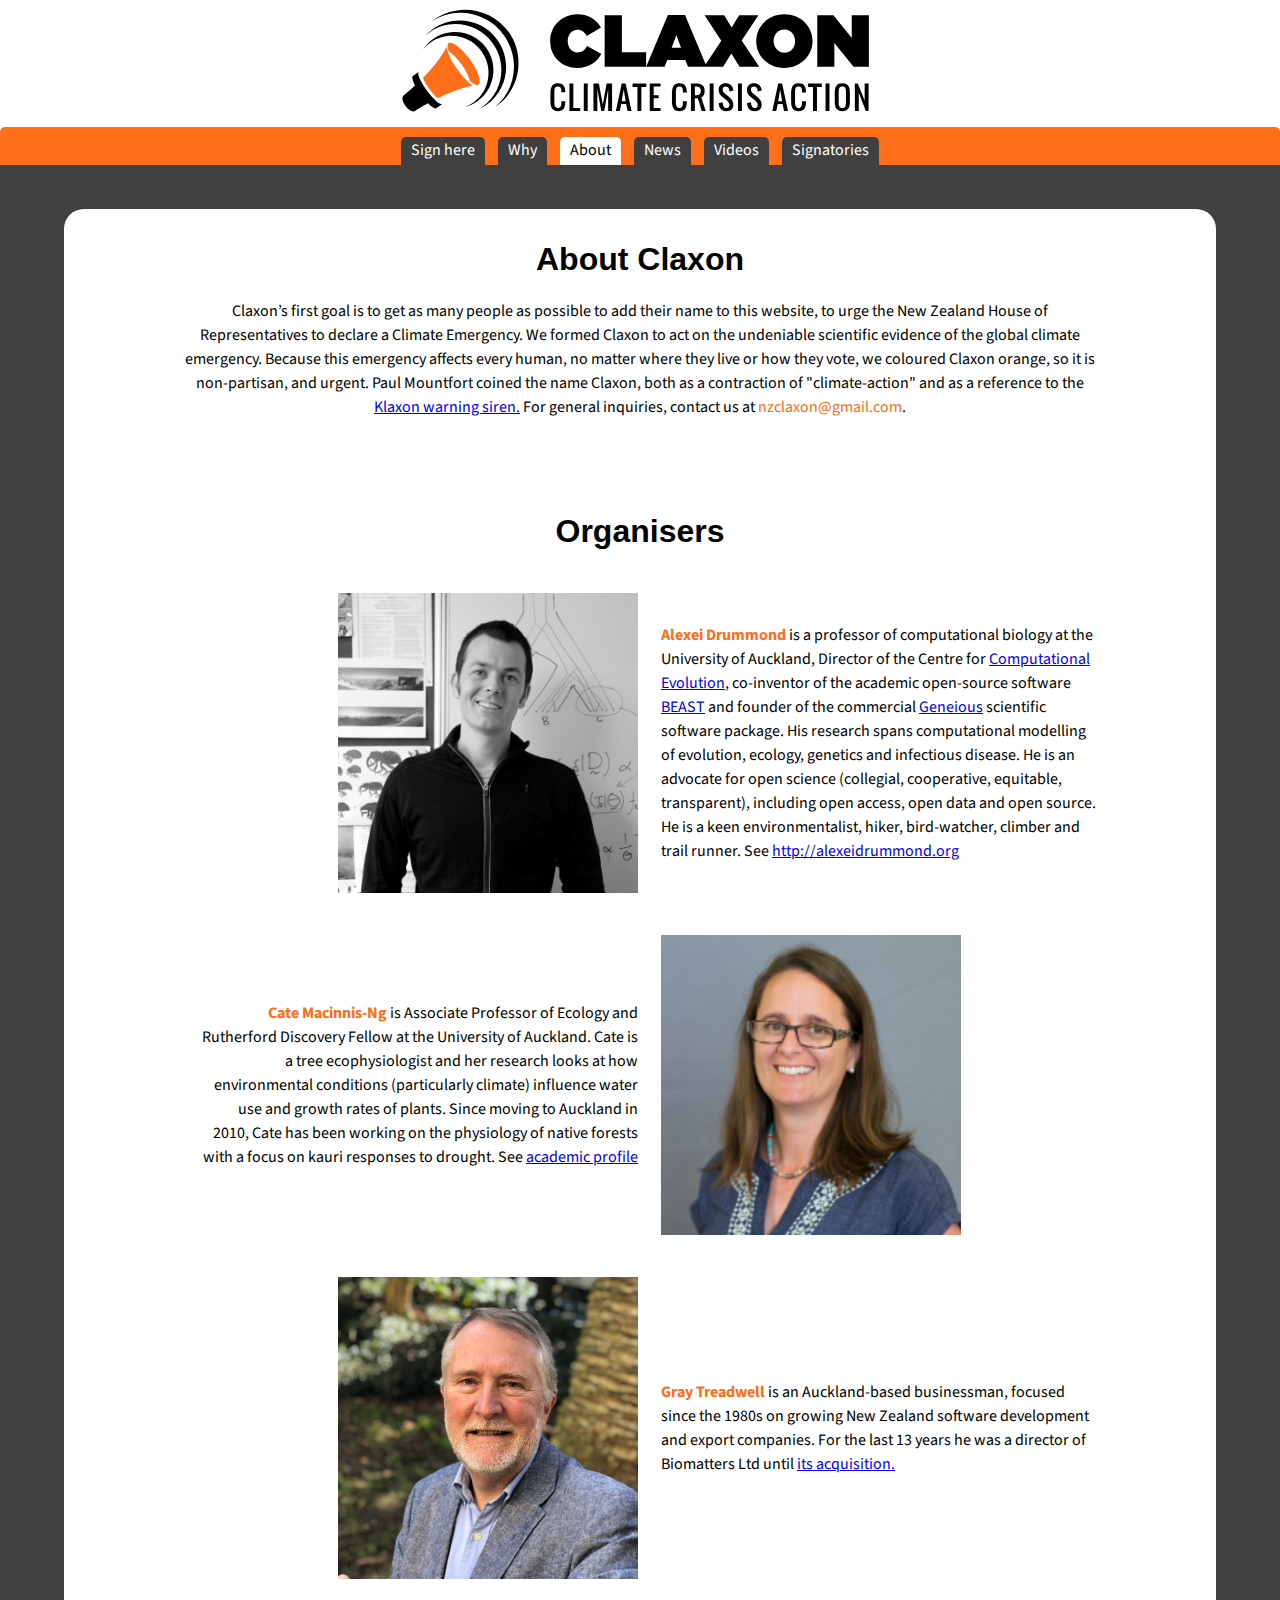
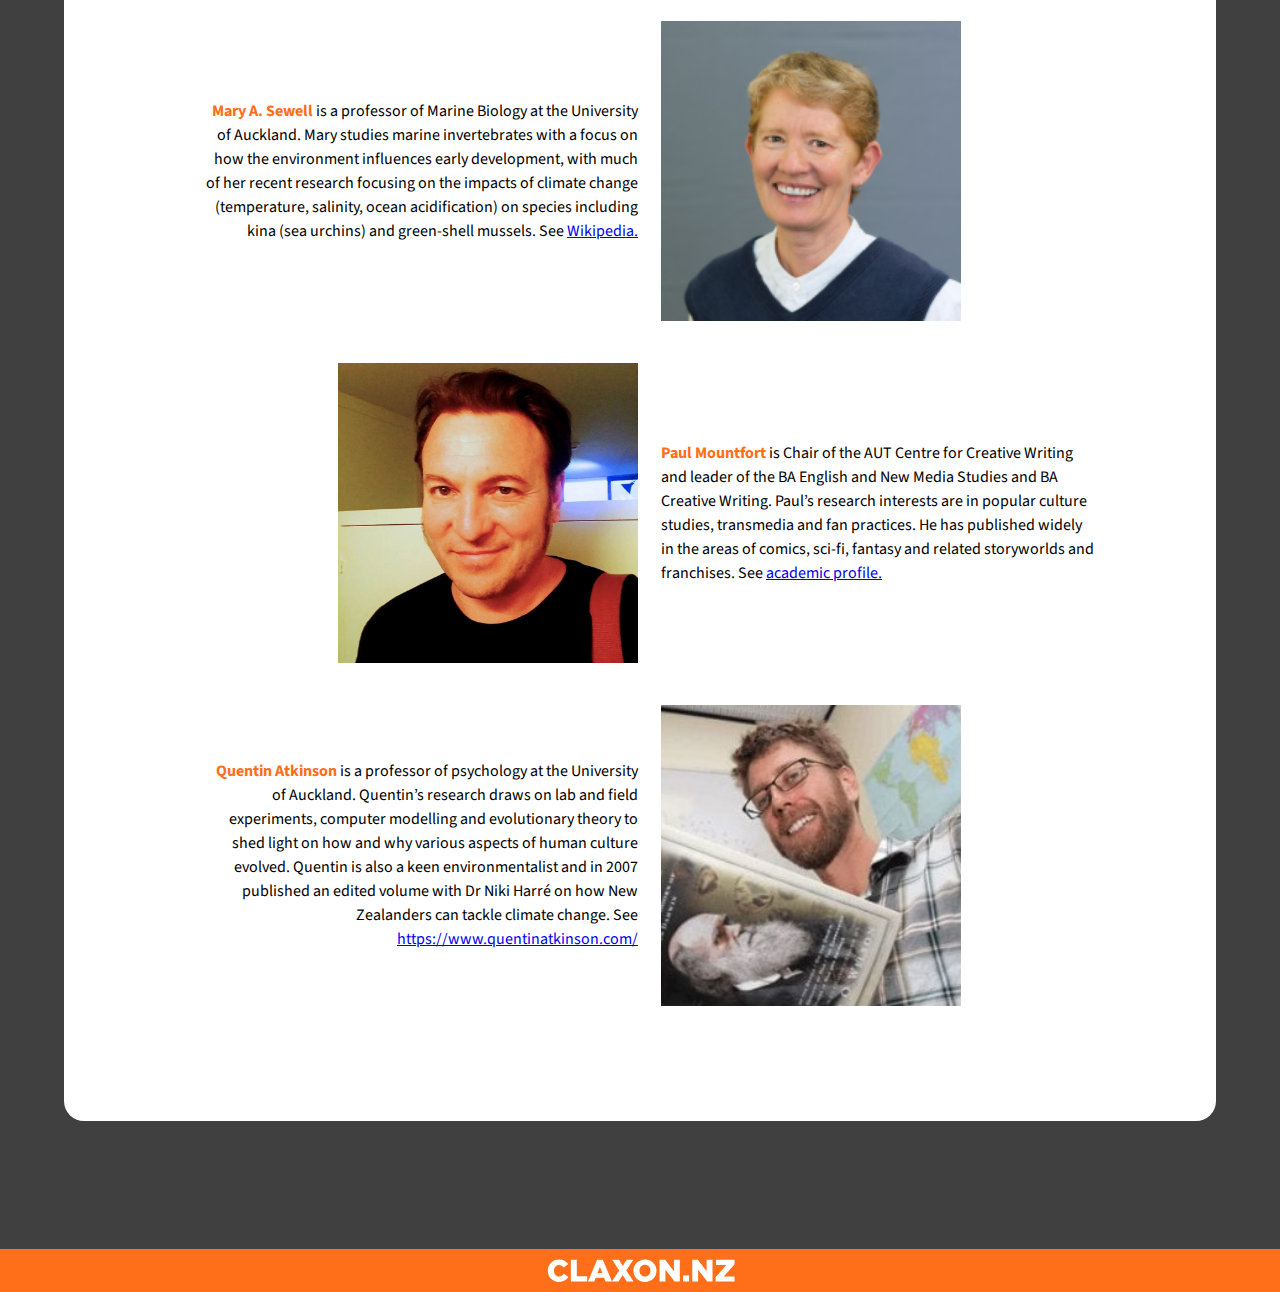
==== about/index.html @ 7985bb8e "AB test live" ====
<html>
<head>





<title>About Claxon</title>
<link rel="icon" href="../src/Images/logo.png">
<meta name="viewport" content="width=1000">
<meta http-equiv="content-type" content="text/html; charset=utf-8" />
<meta name="description" content="Urge the New Zealand government to declare an environmental emergency." />
<link href='https://fonts.googleapis.com/css?family=Source+Sans+Pro' rel='stylesheet' type='text/css'>
<link rel="stylesheet" type="text/css" href="../src/styles.css">
<!--<link rel="stylesheet" type="text/css" media="screen and (max-device-width: 1200px)" href="src/mobilestyles.css" />-->
<script src="https://ajax.googleapis.com/ajax/libs/jquery/3.4.0/jquery.min.js"></script>


<!-- Global site tag (gtag.js) - Google Analytics -->
<script async src="https://www.googletagmanager.com/gtag/js?id=UA-141611816-1"></script>
<script>
  window.dataLayer = window.dataLayer || [];
  function gtag(){dataLayer.push(arguments);}
  gtag('js', new Date());

  gtag('config', 'UA-141611816-1');
</script>


<script language='JavaScript' type='text/JavaScript'>


function init(){



}




</script>

</head>

<body onload="init()">
	<div id="screenContainer" style="position:relative">
		<div id="screen" style="opacity:1;">


				

			<div id="main">
				
				
				<div id="header" class="header" style="width:100%;">
					<img src="../src/Images/title.svg" style="width:500px">
				</div>


		
				<div style="background-color:white">
					<div class="tabs-bg"  style="width:100%;">
					
						<div style="text-align:center; margin-right:0px;">
							
							<a href="../"> <span class="tab">Sign here</span></a>
							<a href="../why/"> <span class="tab">Why</span></a>
							<span class="tab selected">About</span>
							<a href="../news/"> <span class="tab">News</span></a>
							<a href="../videos/"> <span class="tab">Videos</span></a>
							<a href="../signatories/"> <span class="tab">Signatories</span></a>
							
						</div>
					</div>
				</div>

				<br><br>
				
				

				

				<div class="display-div">

						
						
							<h1> About Claxon </h1>
							
							<div class="caption-div" style="text-align:center; line-height:1.5em">
							
							Claxon’s first goal is to get as many people as possible to add their name to this website, to urge the New Zealand House of Representatives to declare a Climate Emergency. 
							
						
							We formed Claxon to act on the undeniable scientific evidence of the global climate emergency.  
							Because this emergency affects every human, no matter where they live or how they vote, we coloured Claxon orange, so it is non-partisan, and urgent.  
							Paul Mountfort coined the name Claxon, both as a contraction of "climate-action" and as a reference to the 
								<a href="https://en.wikipedia.org/wiki/Vehicle_horn">Klaxon warning siren.</a>  
								
							For general inquiries, contact us at <span style="color:#FF6E19;">nzclaxon@gmail.com</span>.
						
						
							
						
							
							<br><br><br><br>
							</div>
						
						
						
					
							<h1> Organisers </h1>

							
							<div class="caption-div ">
							
								<div style="width:100%; margin:auto">
								
								
								<table id="contacts">
								
									<tr>
								
										<td><img class="personface" src="faces/Alexei.jpg"></td>
										<td>
											<span class="contactname">Alexei Drummond</span>
											is a professor of computational biology at the University of Auckland, 
											Director of the Centre for <a class="" target="_blank" href="https://www.compevol.auckland.ac.nz/en.html">Computational Evolution</a>, 
											co-inventor of the academic open-source software <a class="" target="_blank" href="http://www.beast2.org/">BEAST</a> and founder of the 
											commercial <a class="" target="_blank" href="https://www.geneious.com/">Geneious</a> scientific software package. His research 
											spans computational modelling of evolution, ecology, genetics and infectious disease. 
											He is an advocate for open science (collegial, cooperative, equitable, transparent), 
											including open access, open data and open source. He is a keen environmentalist, hiker,
											bird-watcher, climber and trail runner. See <a class="" target="_blank" href="http://alexeidrummond.org">http://alexeidrummond.org</a>
										</td>
										
									
									</tr>
									
									
									
									<tr class="right">
								
										
										<td>
											<span class="contactname">Cate Macinnis-Ng</span>
											is Associate Professor of Ecology and Rutherford Discovery Fellow at the University of Auckland. 
											Cate is a tree ecophysiologist and her research looks at how environmental conditions (particularly climate)
											influence water use and growth rates of plants. Since moving to Auckland in 2010, Cate has been 
											working on the physiology of native forests with a focus on kauri responses to drought. 
											See <a  target="_blank" href="http://www.env.auckland.ac.nz/people/cng077">academic profile</a> 
										</td>
										<td><img class="personface right" src="faces/Cate.png"></td>
										
									
									</tr>
									
									
									<tr>
								
										<td><img class="personface" src="faces/Gray.jpg"></td>
										<td>
											<span class="contactname">Gray Treadwell</span>
											is an Auckland-based businessman, focused since the 1980s on growing New Zealand software 
											development and export companies. For the last 13 years he was a director of Biomatters Ltd until <a target="_blank" href="http://business.scoop.co.nz/2019/04/26/biomatters-to-be-acquired-by-graphpad/">its acquisition.</a> 
										</td>
										
									
									</tr>
									
									
									<tr class="right">
								
										
										<td>
											<span class="contactname">Mary A. Sewell</span>
											 is a professor of Marine Biology at the University of Auckland.  Mary studies marine invertebrates with a focus on how the environment 
											influences early development, with much of her recent research focusing on the impacts of climate change 
											(temperature, salinity, ocean acidification) on species including kina (sea urchins) and green-shell mussels. 
											See <a target="_blank" href="https://en.wikipedia.org/wiki/Mary_A._Sewell">Wikipedia.</a> 
										</td>
										<td><img class="personface right" src="faces/Mary.png"></td>
										
									
									</tr>
									
									
									
									<tr>
								
										<td><img class="personface" src="faces/Paul.jpg"></td>
										<td>
											<span class="contactname">Paul Mountfort</span>
											is Chair of the AUT Centre for Creative Writing and leader of the BA English and New Media Studies and BA Creative Writing.
											Paul’s research interests are in popular culture studies, transmedia and fan practices. He has published widely in the areas of comics, 
											sci-fi, fantasy and related storyworlds and franchises. See <a target="_blank" href="https://www.aut.ac.nz/profiles?id=pmountfo&asset=270122">academic profile.</a>
										</td>
										
									
									</tr>
								
								
									
									
									
									
									<tr class="right">
								
										
										<td>
											<span class="contactname">Quentin Atkinson</span>
											is a professor of psychology at the University of Auckland. 
											Quentin’s research draws on lab and field experiments, computer modelling and evolutionary 
											theory to shed light on how and why various aspects of human culture evolved. Quentin is also a keen 
											environmentalist and in 2007 published an edited volume with Dr Niki Harr&eacute; on how New Zealanders 
											can tackle climate change. See <a class="" target="_blank" href="https://www.quentinatkinson.com/">https://www.quentinatkinson.com/</a>
										</td>
										<td><img class="personface right" src="faces/Quentin.jpg"></td>
									
									</tr>
									
									
								</table>
								
								
								</div>
								
								
								
							
							<br><br><br><br>
					</div>
				</div>
					
					
					
					
					

	
	
	
	<br> <br> <br> <br> 
	


	
	
		<div class="header orangebg">
			<img src="../src/Images/claxonnz.svg" style="width:200px">
		</div>


		</div>
	</div>


</div>
</body>
</html>
---- src/styles.css ----
/* 
	--------------------------------------------------------------------
	--------------------------------------------------------------------
	This file is part of NZ Running Stats.

    NZ Running Stats is free software: you can redistribute it and/or modify
    it under the terms of the GNU General Public License as published by
    the Free Software Foundation, either version 3 of the License, or
    (at your option) any later version.

    NZ Running Stats is distributed in the hope that it will be useful,
    but WITHOUT ANY WARRANTY; without even the implied warranty of
    MERCHANTABILITY or FITNESS FOR A PARTICULAR PURPOSE.  See the
    GNU General Public License for more details.

    You should have received a copy of the GNU General Public License
    along with NZ Running Stats.  If not, see <http://www.gnu.org/licenses/>. 
    --------------------------------------------------------------------
    --------------------------------------------------------------------
-*/



body { 
	font-family: "Source Sans Pro", "Verdana"; 
	%min-width:500px;
	width:100%;
	min-width:800px;
	margin:0px;
	%background-color:#FF6E19; 
	background-color:#404040;
	text-size-adjust: 200%;
}


=


.spacer{
	
	font-size: 60px;
	line-height:1em;
}



.bulletpoint{
	width:40px;
	vertical-align:middle;
}


ul {
    text-align: center;
    list-style-position: inside;
	list-style-image: url(Images/logo.svg);
	
}

li {
	%line-height: 0.333;
	%padding-top: 10px;
	%padding-bottom: 10px;
	font-size:60px;

}

.downTriange{
	float:right;
}

.upTriange{
	float:right;
}

.summary{
	font-size:18px;
	%font-family:Arial;
	color:white;
	background-color:#404040;
	
	padding: 10 10;
	line-height:40px;
	cursor:pointer;
	
	box-sizing: border-box;
	border: 1px solid #404040;
  
	border-radius:5px;
	-webkit-border-radius:5px;
	-moz-border-radius:5px;
	
	
}

@media (hover:hover) {
	
    .summary:hover {
	
		%color:white;
		%background-color:#404040;
		
		background-color:#FF6E19; 
		color:white;
		
	}
	
	
	.tab:hover{
	
		background-color:rgba(87,89,93, 1);
	}

	
}



.summary_hover{
	
	%background-color:#FF6E19; 
	%color:white;
	
	
}



.button{
	
	border-radius:5px;
	-webkit-border-radius:5px;
	-moz-border-radius:5px;
	padding: 5px 15px;
	color:white;
	background-color:#404040;
	cursor:pointer;
	line-height:2.5em;
}


.button.current{
	
	color:white;
	background-color:#FF6E19; 
	cursor:auto;
}


.button:hover{
	
	color:white;
	background-color:#FF6E19; 
	
}


.willyousign_wrapper{
	width:80%; 
	padding: 20px; 
	margin:auto; 
	margin-top:20px; 
	background-color:#404040; 
	color:white; 
	border-style:solid;
	border-radius:20px;
	-webkit-border-radius:20px;
	-moz-border-radius:20px;
	
}


.inverse_button{
	border-radius:5px;
	-webkit-border-radius:5px;
	-moz-border-radius:5px;
	padding: 5px 15px;
	color:white;
	background-color:#FF6E19;
	cursor:pointer;
	line-height:3.5em;
	margin-left:20px;
	margin-right:20px;
	word-break: normal;
	
}


.inverse_button:hover{
	
	color:#FF6E19;
	background-color:white; 
	
}


.smallfont{
	font-size:16px;
}

.fig-caption{
	
	margin-bottom:20px;
	margin-top:10px;
	width:100%;
	text-align:center;
	
}


.fig-caption div{
	
	font-size:14px;
	margin-top:10px;
	margin:auto;
	width:70%;
	min-width:600px;
	text-align:left;
}


.fig-caption img{
	width:70%; 
	min-width:600px;
	
	
}


.quote{
	font-style:italic;
}


.fig-caption.small-fig div{
	
	font-size:14px;
	margin-top:10px;
	width:75%; 
	min-width:400px;
	max-width:800px;
	text-align:left;
	
}


.fig-caption.small-fig img{
	%width:75%; 
	min-width:400px;
	max-width:400px;
	
}






.crisis{
	border-style:solid;
	font-size:16px;
	padding: 30px 10px;
	text-align:left;
	background-color:#FF6E19; 
	color:white;
	
	
	box-sizing: border-box;
	border: 1px solid #404040;
  
	border-radius:3px;
	-webkit-border-radius:3px;
	-moz-border-radius:3px;
	margin-left: 40px;
	margin-right: 40px;

	
}

cite * {
	color:white;
	%color:#FF6E19; 
	
}


.ref{
	
	width:100%;
	padding: 10;
	font-size:16px;
	text-align:left;
	
}



.linkspan{

	padding: 3px; 
	background-color:#FF6E19
	color:white;
	margin-right:20px;
	font-size:18px;
	
}



.linkspan.smallfont{


	font-size:13px;
	
}





.maintitle{
	font-size: 70px; 
	margin-bottom: -5px;
}

.subtitle{
	font-size: 20px;
}


.linkspan:hover{
	
	background-color:rgba(87,89,93, 1);
}


.tabs-bg a {
	text-decoration:none;
}


a.break {
	
	word-break: break-all;
	
}

.mediaquote{
	 background-color:#E8E8E8;
	 border-style:solid;
	 border-color:#707070;
	 %padding: 20px;
	 padding-left:20px;
	 padding-right:20px;
	 padding-bottom:10px;
	 width:80%;
	 margin:auto;
	
}


a.reference {
	
	text-decoration:none;
	word-break: break-all;
	
}


.tabs-bg{

	width:100%; 
	background-color:#FF6E19; 
	%height:26px; 
	padding: 12 0 4 0;  
	border-radius:5px 5px 0px 0px;
	-webkit-border-radius:5px 5px 0px 0px;
	-moz-border-radius:5px 5px 0px 0px;
}


.header {
	background-color: white;
	color:black;
	%min-width:1500px;
	width:100%;
	vertical-align:top;
	padding-top:5px;
	padding-bottom:5px;
	text-align: center;
	%box-shadow: 5px 4px 8px 0 #424f4f, 6px 6px 20px 0 rgba(0, 0, 0, 0.19);
}

.orangebg{
		background-color:#FF6E19;
		color:white;
}

.tab{
	
	padding: 2px 10px 4px 10px;
	margin-left:5px;
	margin-right:5px;
	background-color:#404040;
	border-radius:5px 5px 0px 0px;
	-webkit-border-radius:5px 5px 0px 0px;
	-moz-border-radius:5px 5px 0px 0px;
	%font-size:18px;
	color:white;
	cursor:pointer;
	
}




.tab.selected{
	%font-weight:bold;
	background-color:white;
	color:black;
	cursor:auto;
	%padding-bottom:6px;
}





input[type=text] {
  width: 100%;
  padding: 12px 20px;
  margin: 8px 0;
  box-sizing: border-box;
  border: 2px solid #404040;
  
	border-radius:3px;
	-webkit-border-radius:3px;
	-moz-border-radius:3px;
  
  
}

select{
	font-size:16px;
	width: 100%;
	margin: 8px 0;
	padding: 12px 20px;
	border: 2px solid #404040;
	
	
		border-radius:3px;
	-webkit-border-radius:3px;
	-moz-border-radius:3px;
}


optgroup{
	
	color:#FF6E19;
}


option{
	
	color:black;
}


.display-div{
	
	width:90%; 
	margin-left: auto;
	margin-right: auto;
	padding-top: 10px; 
	padding-bottom: 10px; 
	margin-bottom:40px;
	background-color: white;
	text-align:center;
	
	border-radius:20px;
	-webkit-border-radius:20px;
	-moz-border-radius:20px;
}

.caption-div{
	
	padding-left:50px;
	padding-right:50px;
	width:80%;
	min-width:600px;
	max-width:1200px;
	text-align:justify; 
	margin:auto; 
	line-height: 1.3em
	
	
}


h1 {
	font-family: "Arial"; 
	
}





.alarmingfont{
	font-size: 18px;
	text-align:center;
	
}


#contacts{
	width:100%; 
	text-align:left;
	text-size-adjust: 140%;
}


#contacts td{
	margin:auto;
	
	padding-left:20px;
	padding-top:20px;
	padding-bottom:20px;
	%min-width:700px;
	line-height:1.5em;
	width:50%;
	max-width:300px;
	
}

.video_div{
	text-align:center;
	margin-bottom:20px;
}

.video_caption{
	font-size:120%;
	text-align:center;
}


#contacts tr.right{
	text-align:right;
	
}

.personface {
	width:300px;
	float:right;
}


.personface.right {
	float:left;
}

.contactname{
	color:#FF6E19;
	font-weight: bold;
}

.loader {
    border: 22px solid #404040; 
    border-top: 22px solid #FF6E19; 
    border-radius: 50%;
    width: 40px;
    height: 40px;
    animation: spin 2s linear infinite;
}

@keyframes spin {
    0% { transform: rotate(0deg); }
    100% { transform: rotate(360deg); }
}


#signatories{
	min-width:500px;
	font-size:90%;
	width:90%; 
	max-width:600px;
	
}

#signatories td{
	
	padding-left:20px;
	
}
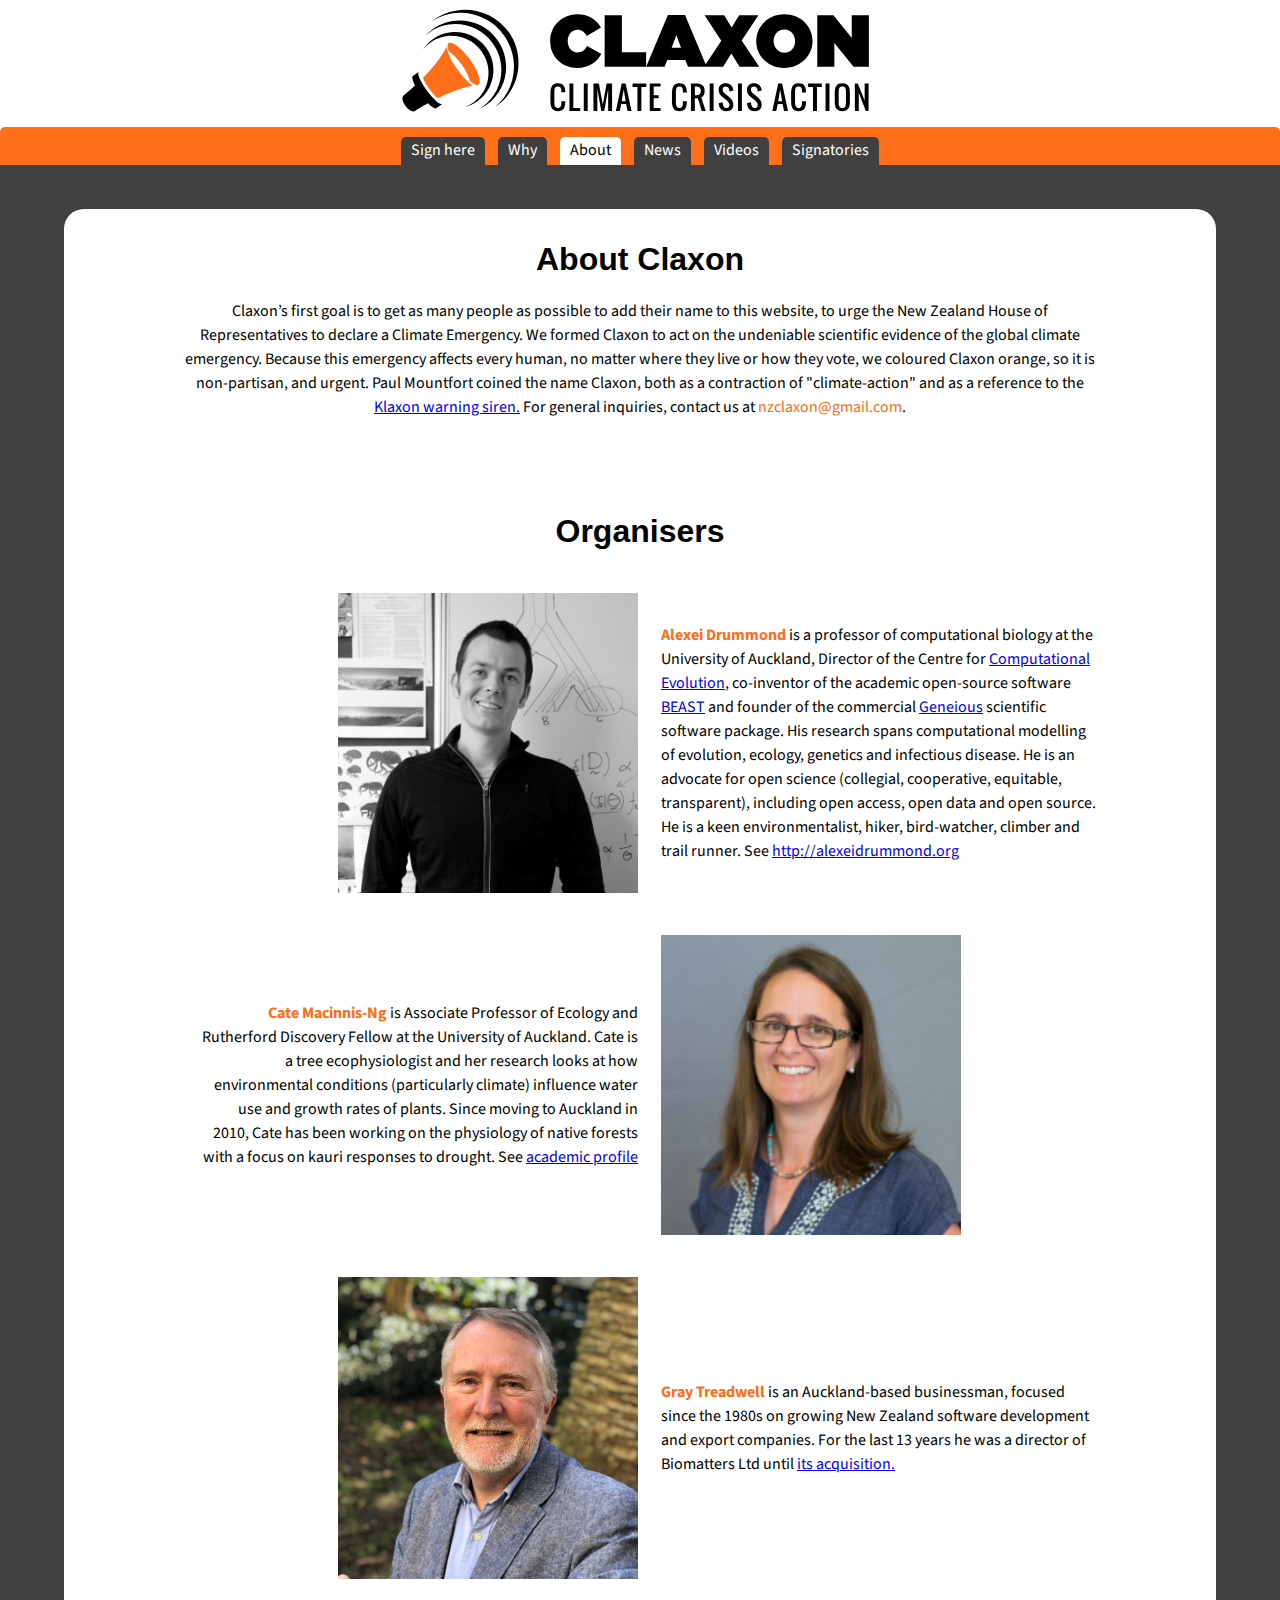
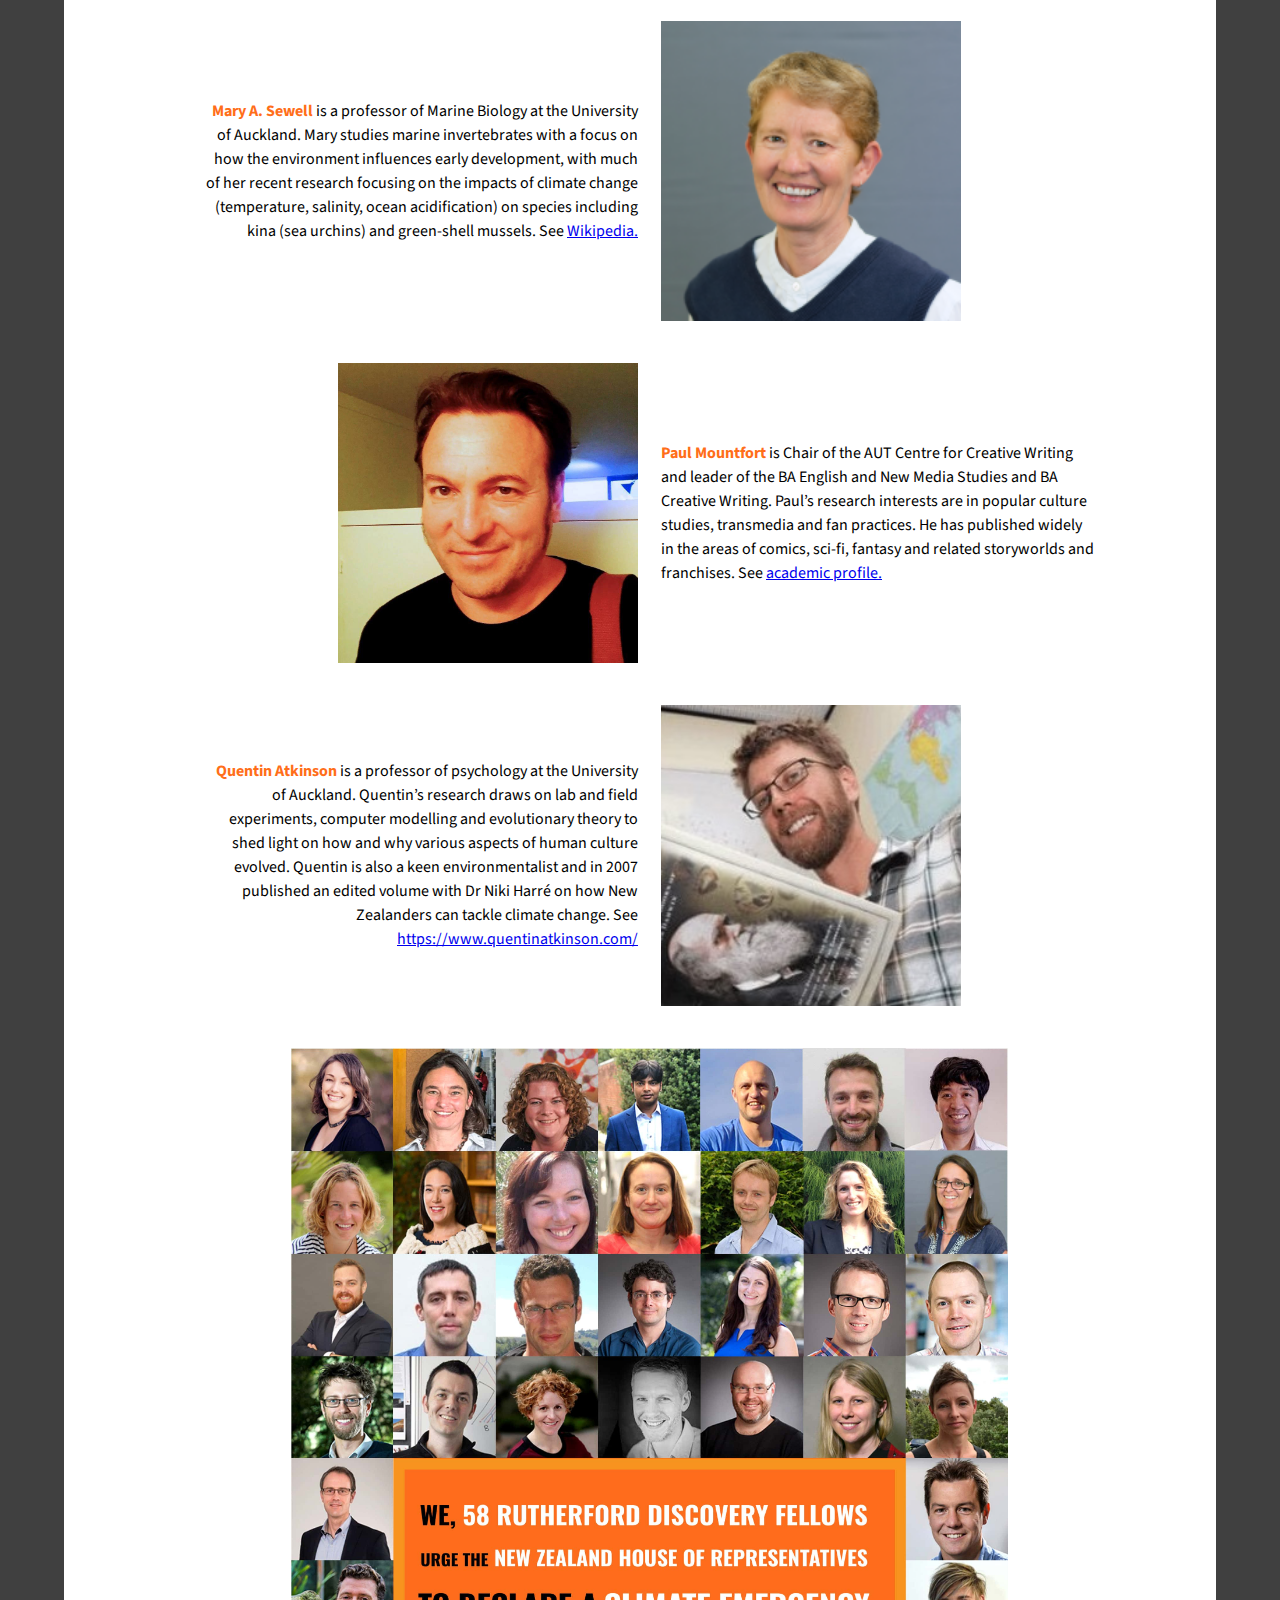
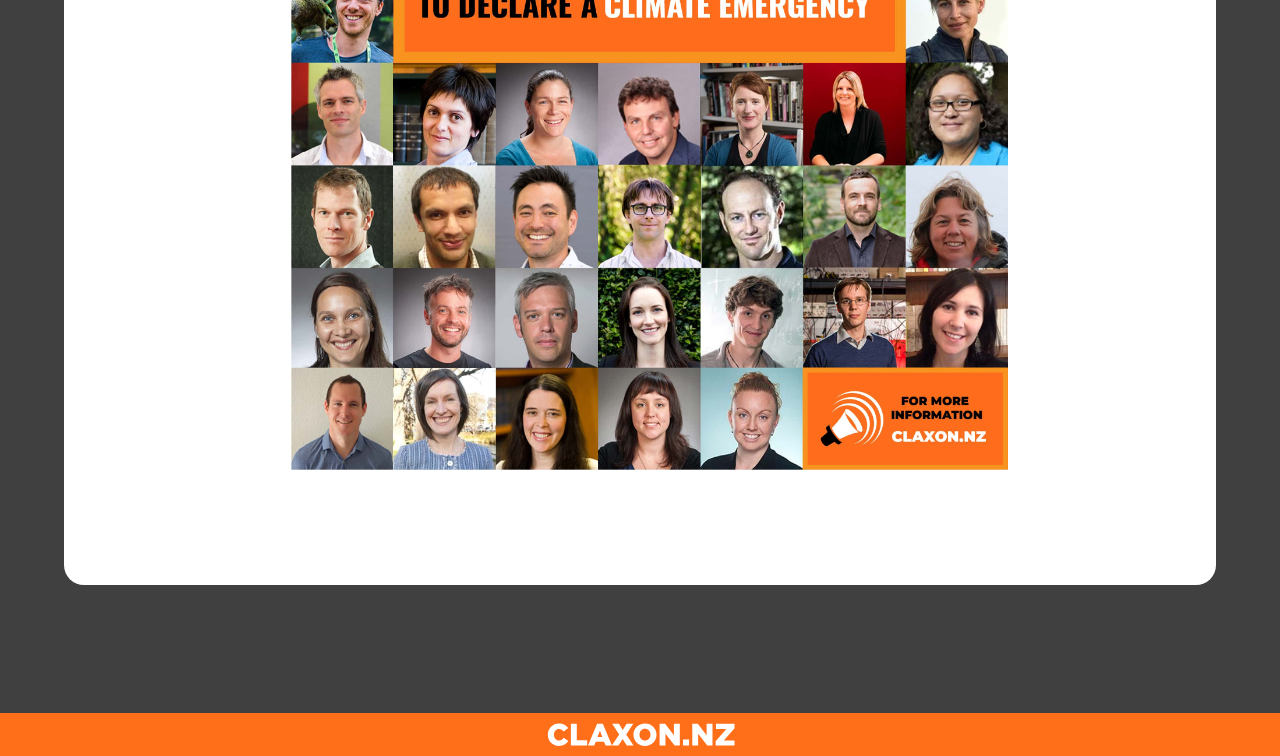
==== commit 066ff298: "Update index.html" ====
--- a/about/index.html
+++ b/about/index.html
@@ -220,6 +220,12 @@
 									
 									</tr>
 									
+									<tr>
+										<td colspan="2">
+											<img src="../src/Images/AcademicsPoster.jpg" style="width:80%; min-width:400px; margin-left:10%">				
+										</td>
+									</td>
+									
 									
 								</table>
 								
--- a/src/styles.css
+++ b/src/styles.css
@@ -19,7 +19,7 @@
     --------------------------------------------------------------------
 -*/
 
-
+@import url('https://fonts.googleapis.com/css?family=Source+Sans+Pro');
 
 body { 
 	font-family: "Source Sans Pro", "Verdana"; 
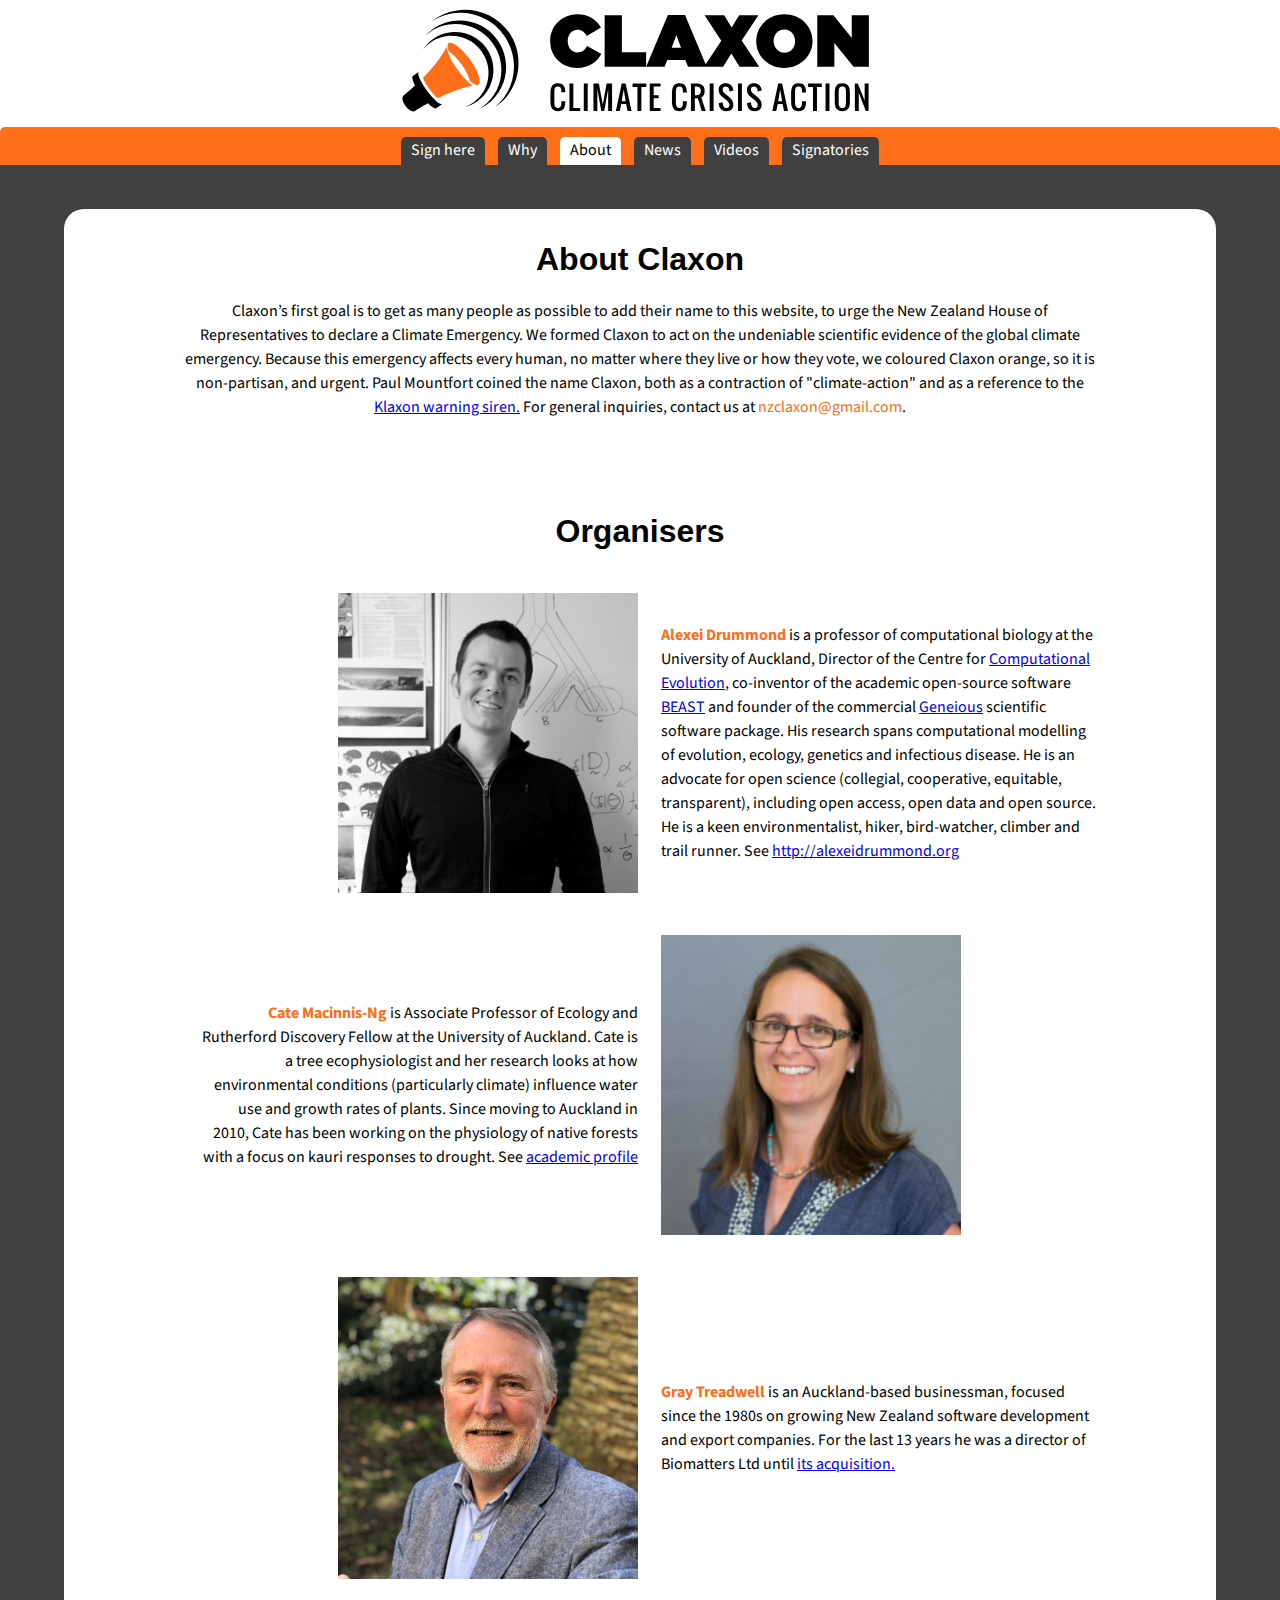
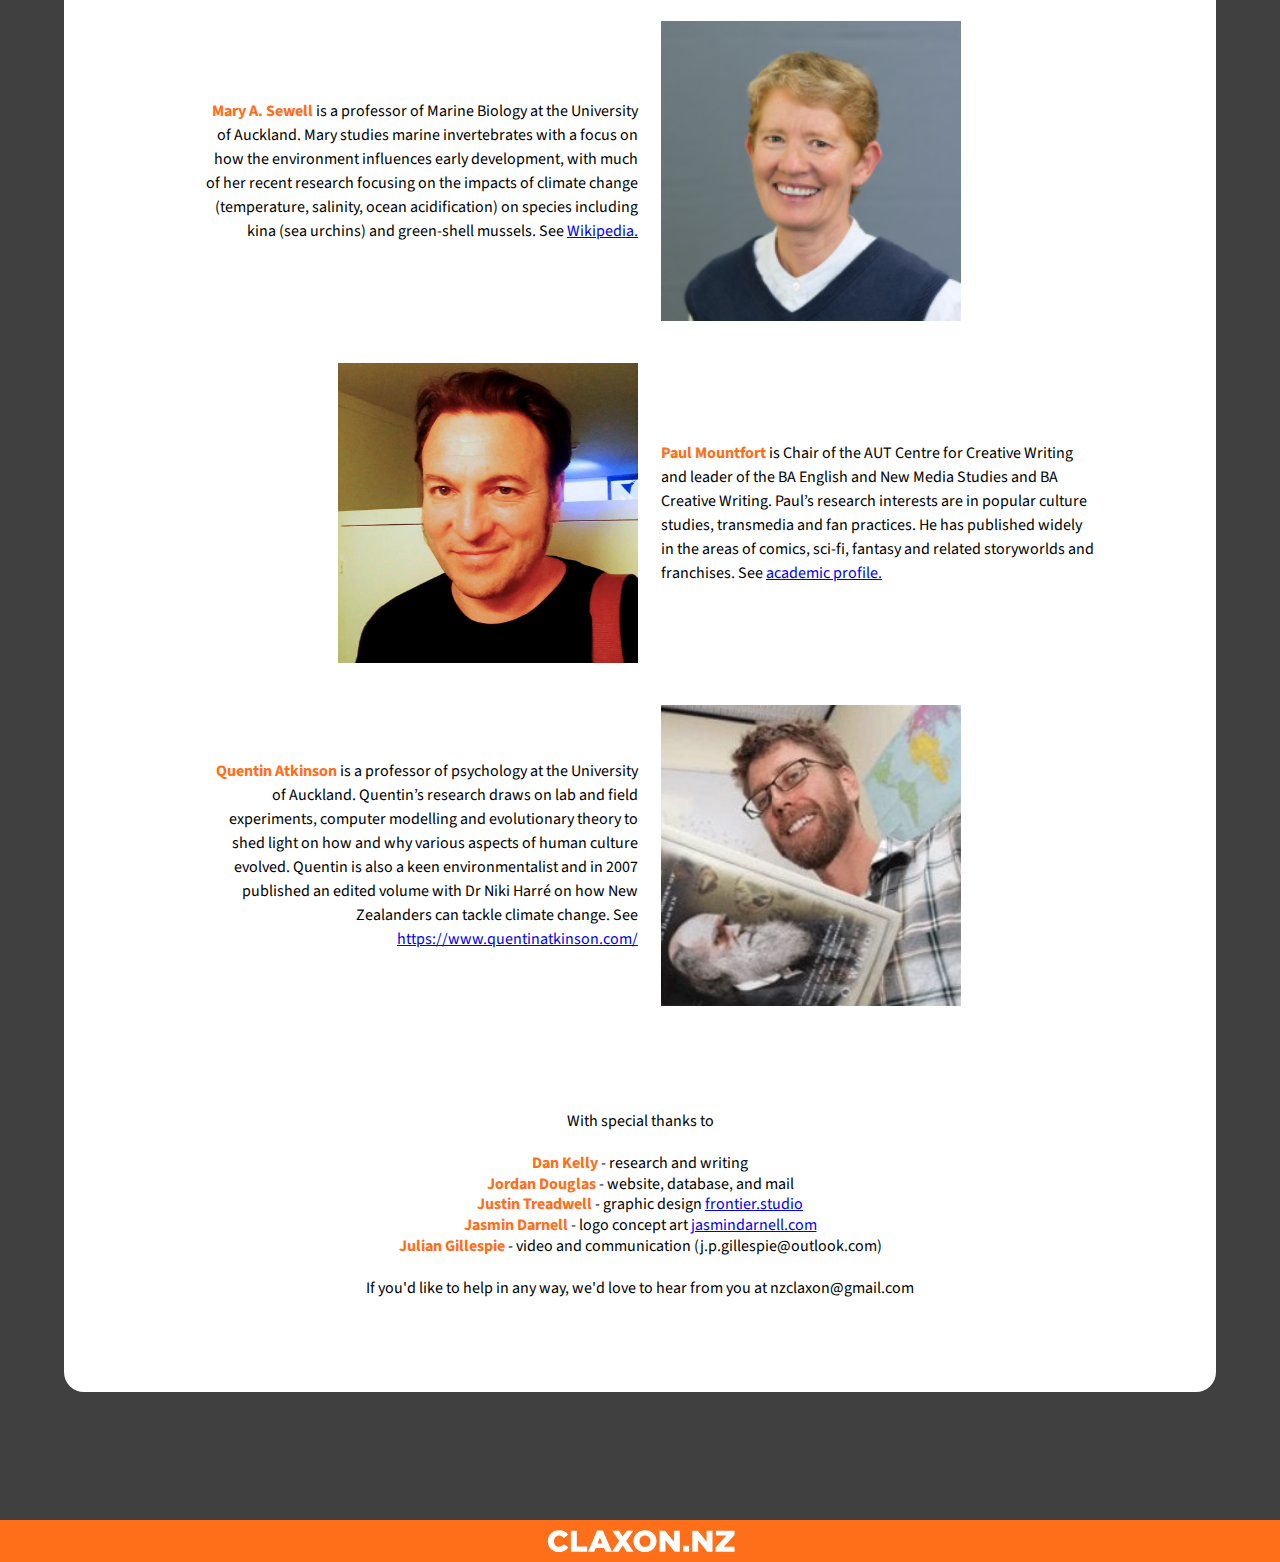
==== commit e4885380: "Add files via upload" ====
--- a/about/index.html
+++ b/about/index.html
@@ -220,16 +220,28 @@
 									
 									</tr>
 									
-									<tr>
-										<td colspan="2">
-											<img src="../src/Images/AcademicsPoster.jpg" style="width:80%; min-width:400px; margin-left:10%">				
-										</td>
-									</td>
+									
 									
 									
 								</table>
-								
-								
+
+
+
+								<br><br><br><br>
+								<div style="text-align:center">
+
+									With special thanks to <br> <br>
+									<span class="contactname">Dan Kelly</span> -  research and writing <br>
+									<span class="contactname">Jordan Douglas</span> -  website, database, and mail <br>
+									<span class="contactname">Justin Treadwell</span> -  graphic design <a href="https://www.frontier.studio/">frontier.studio</a> <br>
+									<span class="contactname">Jasmin Darnell</span> -  logo concept art <a href="https://www.jasmindarnell.com/">jasmindarnell.com</a> <br>
+									
+									<span class="contactname">Julian Gillespie</span> - video and communication (j.p.gillespie@outlook.com)  <br> 
+									 <br>
+									If you'd like to help in any way, we'd love to hear from you at nzclaxon@gmail.com
+									
+								</div>								
+
 								</div>
 								
 								
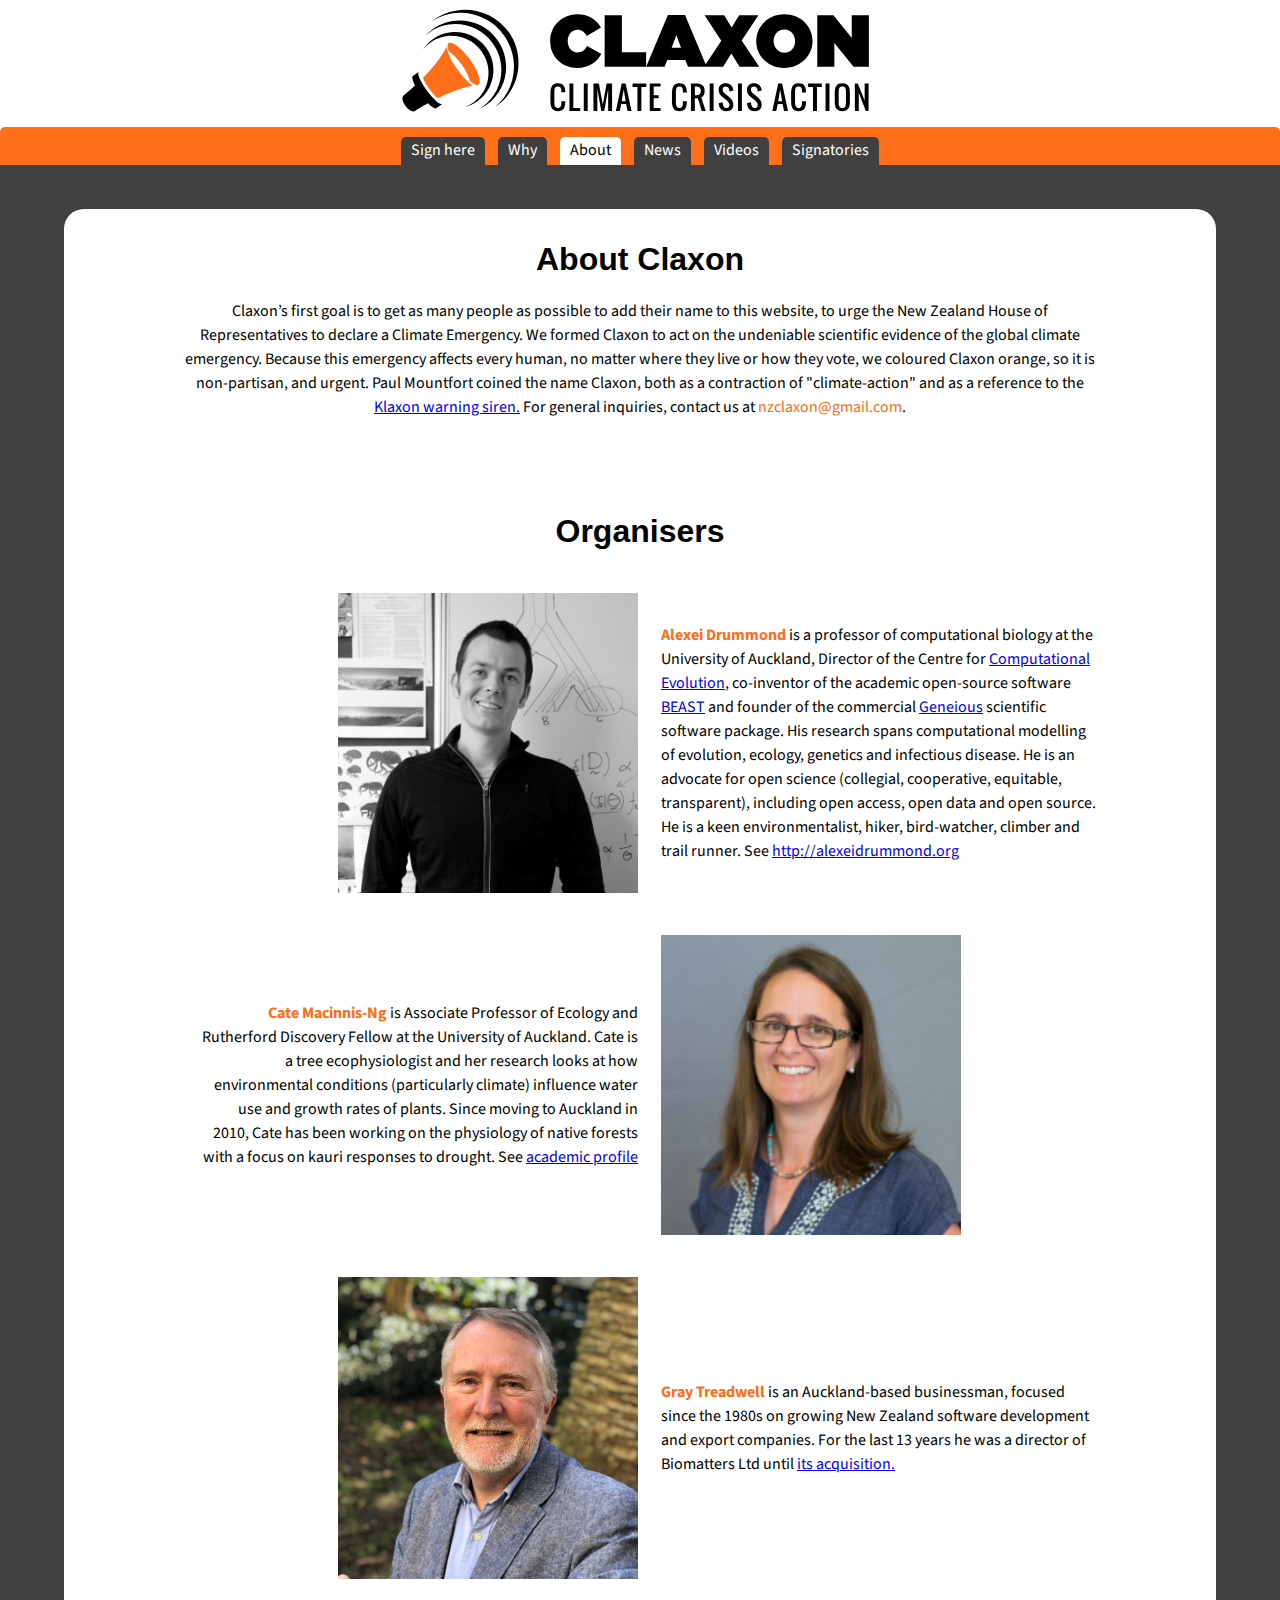
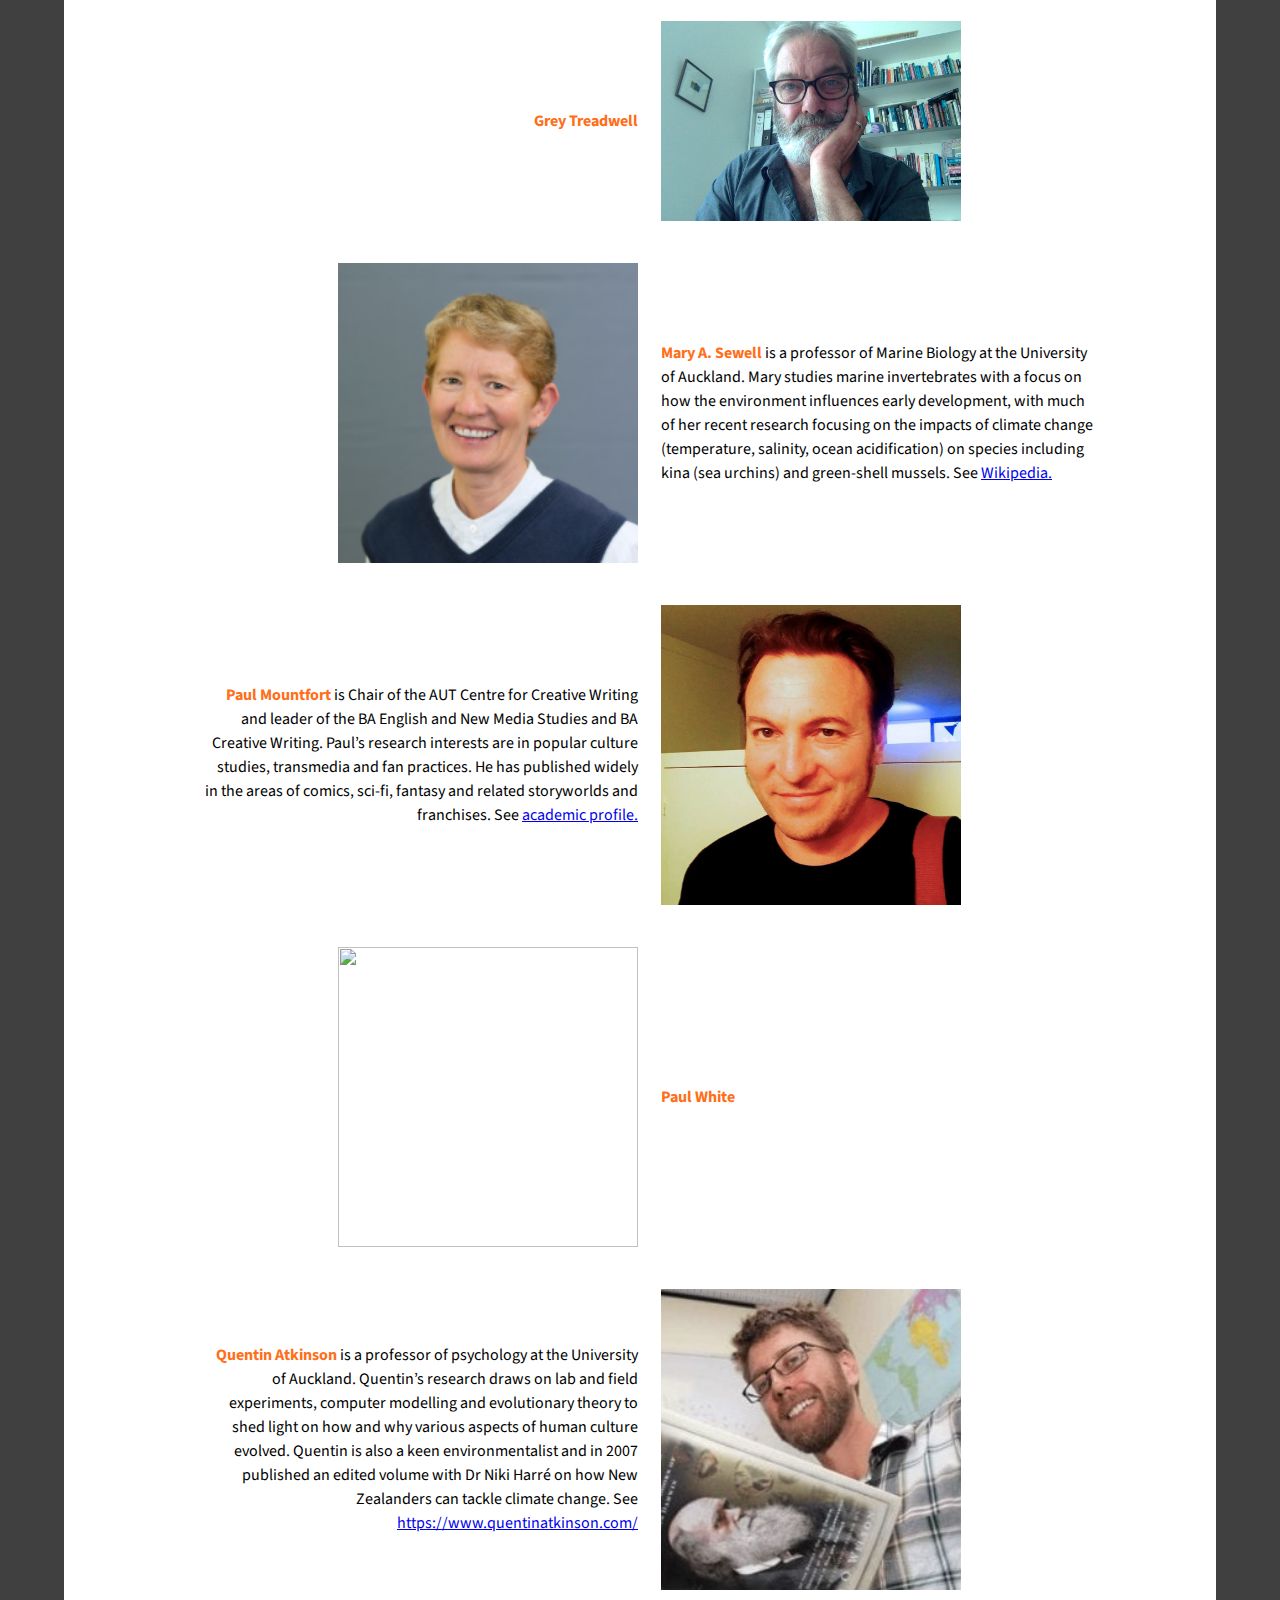
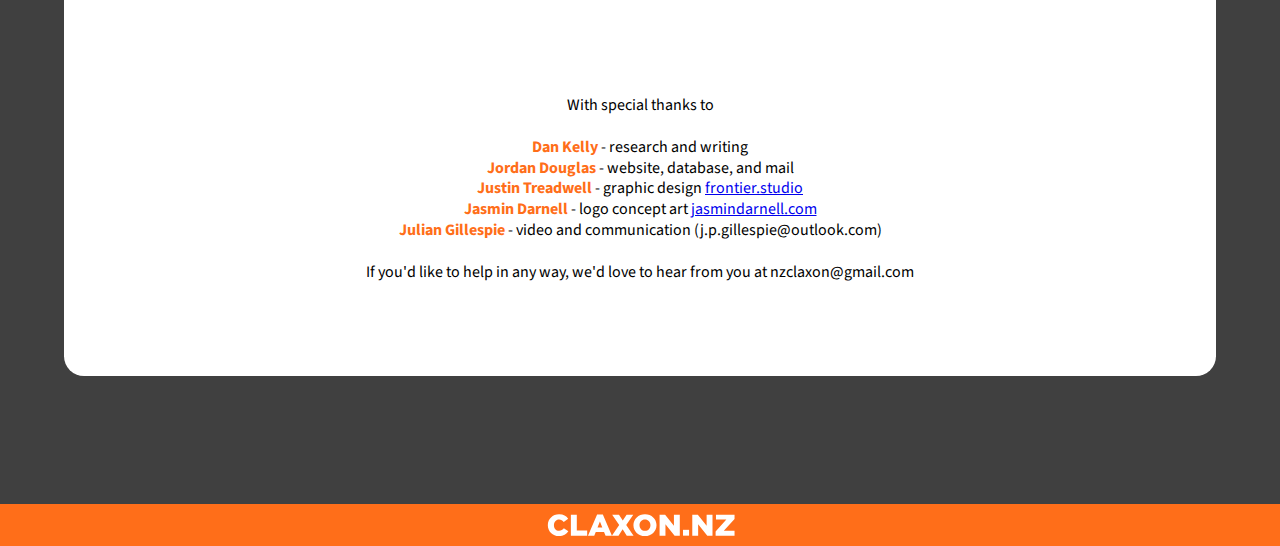
==== commit 8aecac59: "Add files via upload" ====
--- a/about/index.html
+++ b/about/index.html
@@ -168,11 +168,24 @@
 										
 									
 									</tr>
-									
-									
+
+
+
 									<tr class="right">
 								
 										
+										<td>
+											<span class="contactname">Grey Treadwell</span>
+											
+										</td>
+										<td><img class="personface right" src="faces/Greg.jpg"></td>
+									
+									</tr>
+									
+									
+									<tr>
+								
+										<td><img class="personface" src="faces/Mary.png"></td>
 										<td>
 											<span class="contactname">Mary A. Sewell</span>
 											 is a professor of Marine Biology at the University of Auckland.  Mary studies marine invertebrates with a focus on how the environment 
@@ -180,21 +193,34 @@
 											(temperature, salinity, ocean acidification) on species including kina (sea urchins) and green-shell mussels. 
 											See <a target="_blank" href="https://en.wikipedia.org/wiki/Mary_A._Sewell">Wikipedia.</a> 
 										</td>
-										<td><img class="personface right" src="faces/Mary.png"></td>
-										
-									
-									</tr>
-									
-									
-									
-									<tr>
-								
-										<td><img class="personface" src="faces/Paul.jpg"></td>
+										
+										
+									
+									</tr>
+									
+									
+									
+									<tr class="right">
+								
+										
 										<td>
 											<span class="contactname">Paul Mountfort</span>
 											is Chair of the AUT Centre for Creative Writing and leader of the BA English and New Media Studies and BA Creative Writing.
 											Paul’s research interests are in popular culture studies, transmedia and fan practices. He has published widely in the areas of comics, 
 											sci-fi, fantasy and related storyworlds and franchises. See <a target="_blank" href="https://www.aut.ac.nz/profiles?id=pmountfo&asset=270122">academic profile.</a>
+										</td>
+										<td><img class="personface right" src="faces/Paul.jpg"></td>
+									
+									</tr>
+
+
+
+									<tr>
+								
+										<td><img class="personface" src="faces/PaulW.jpg"></td>
+										<td>
+											<span class="contactname">Paul White</span>
+											
 										</td>
 										
 									
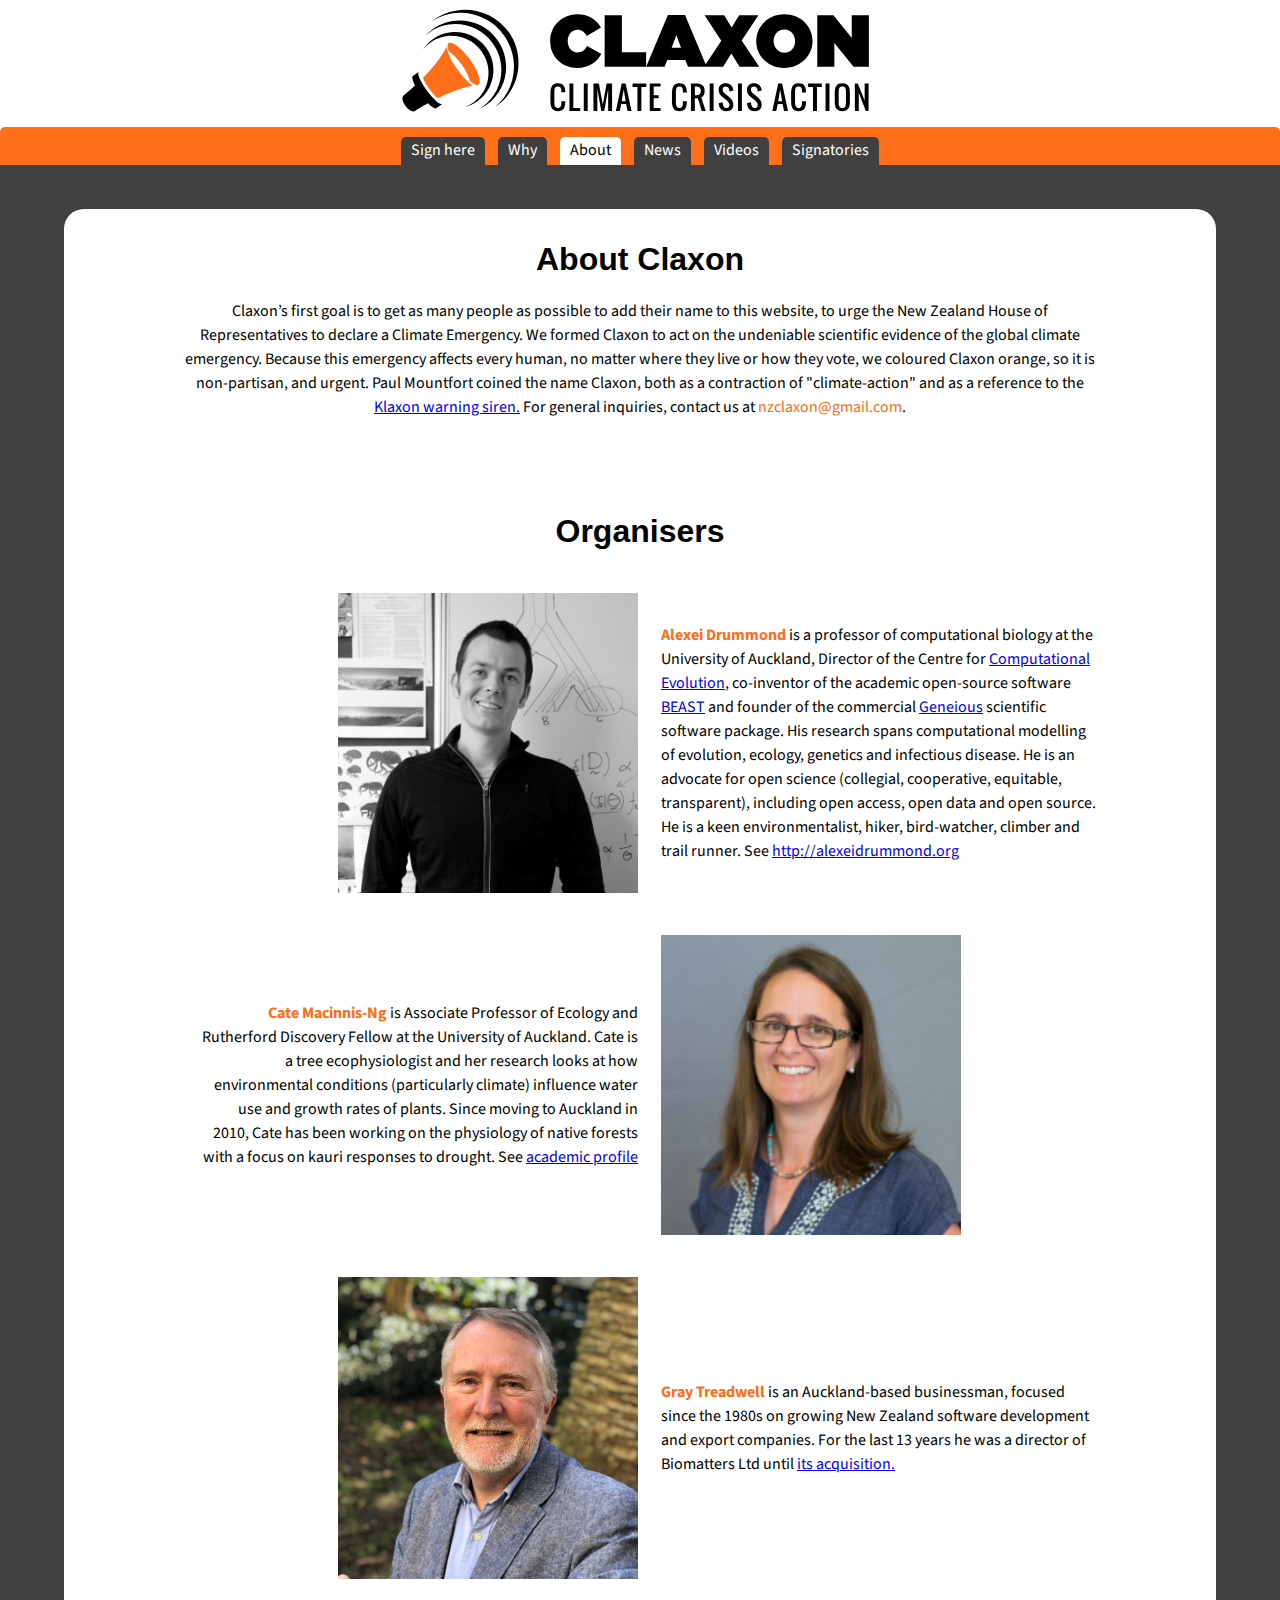
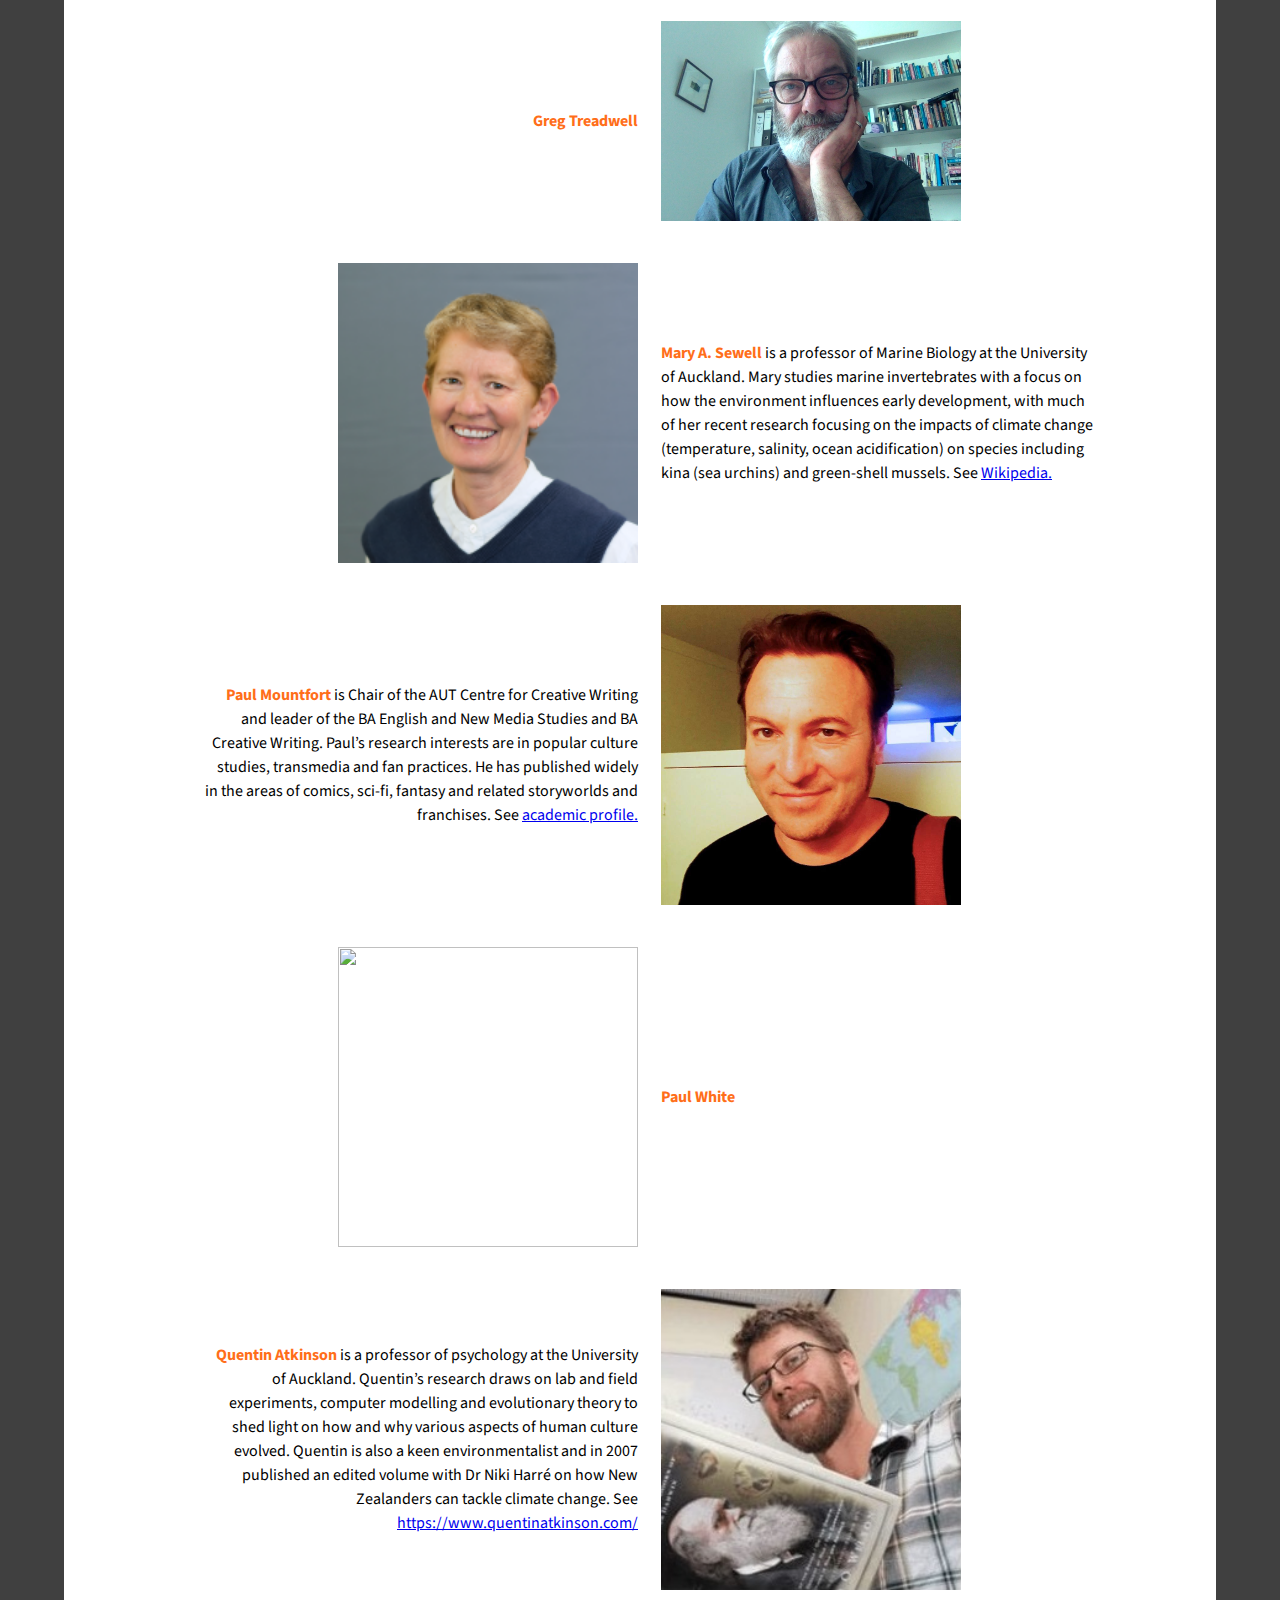
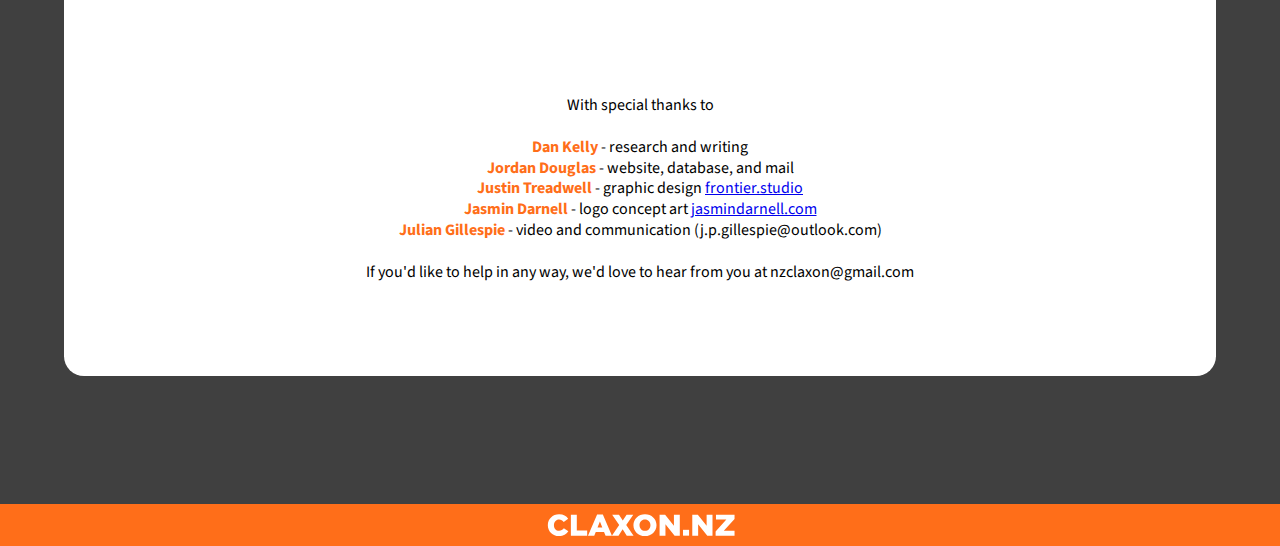
==== commit 3e9c4d4a: "Add files via upload" ====
--- a/about/index.html
+++ b/about/index.html
@@ -175,7 +175,7 @@
 								
 										
 										<td>
-											<span class="contactname">Grey Treadwell</span>
+											<span class="contactname">Greg Treadwell</span>
 											
 										</td>
 										<td><img class="personface right" src="faces/Greg.jpg"></td>
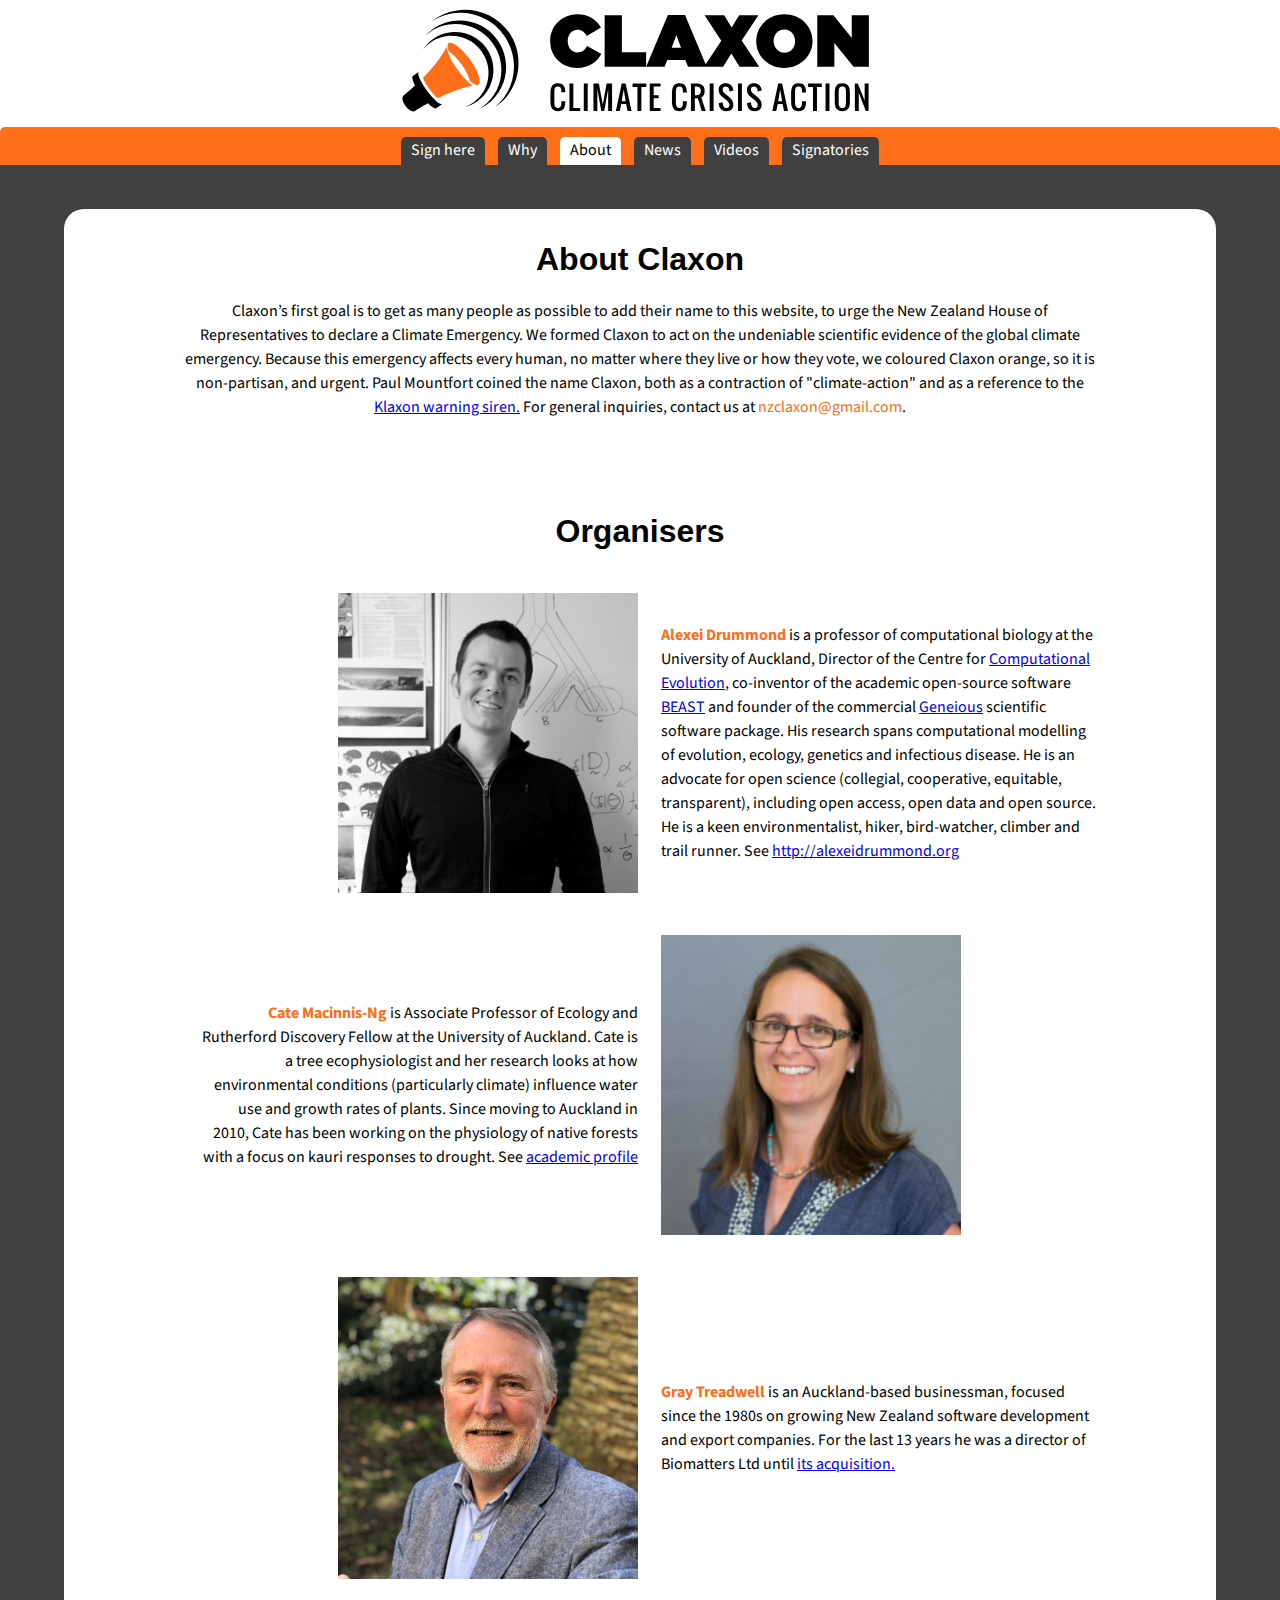
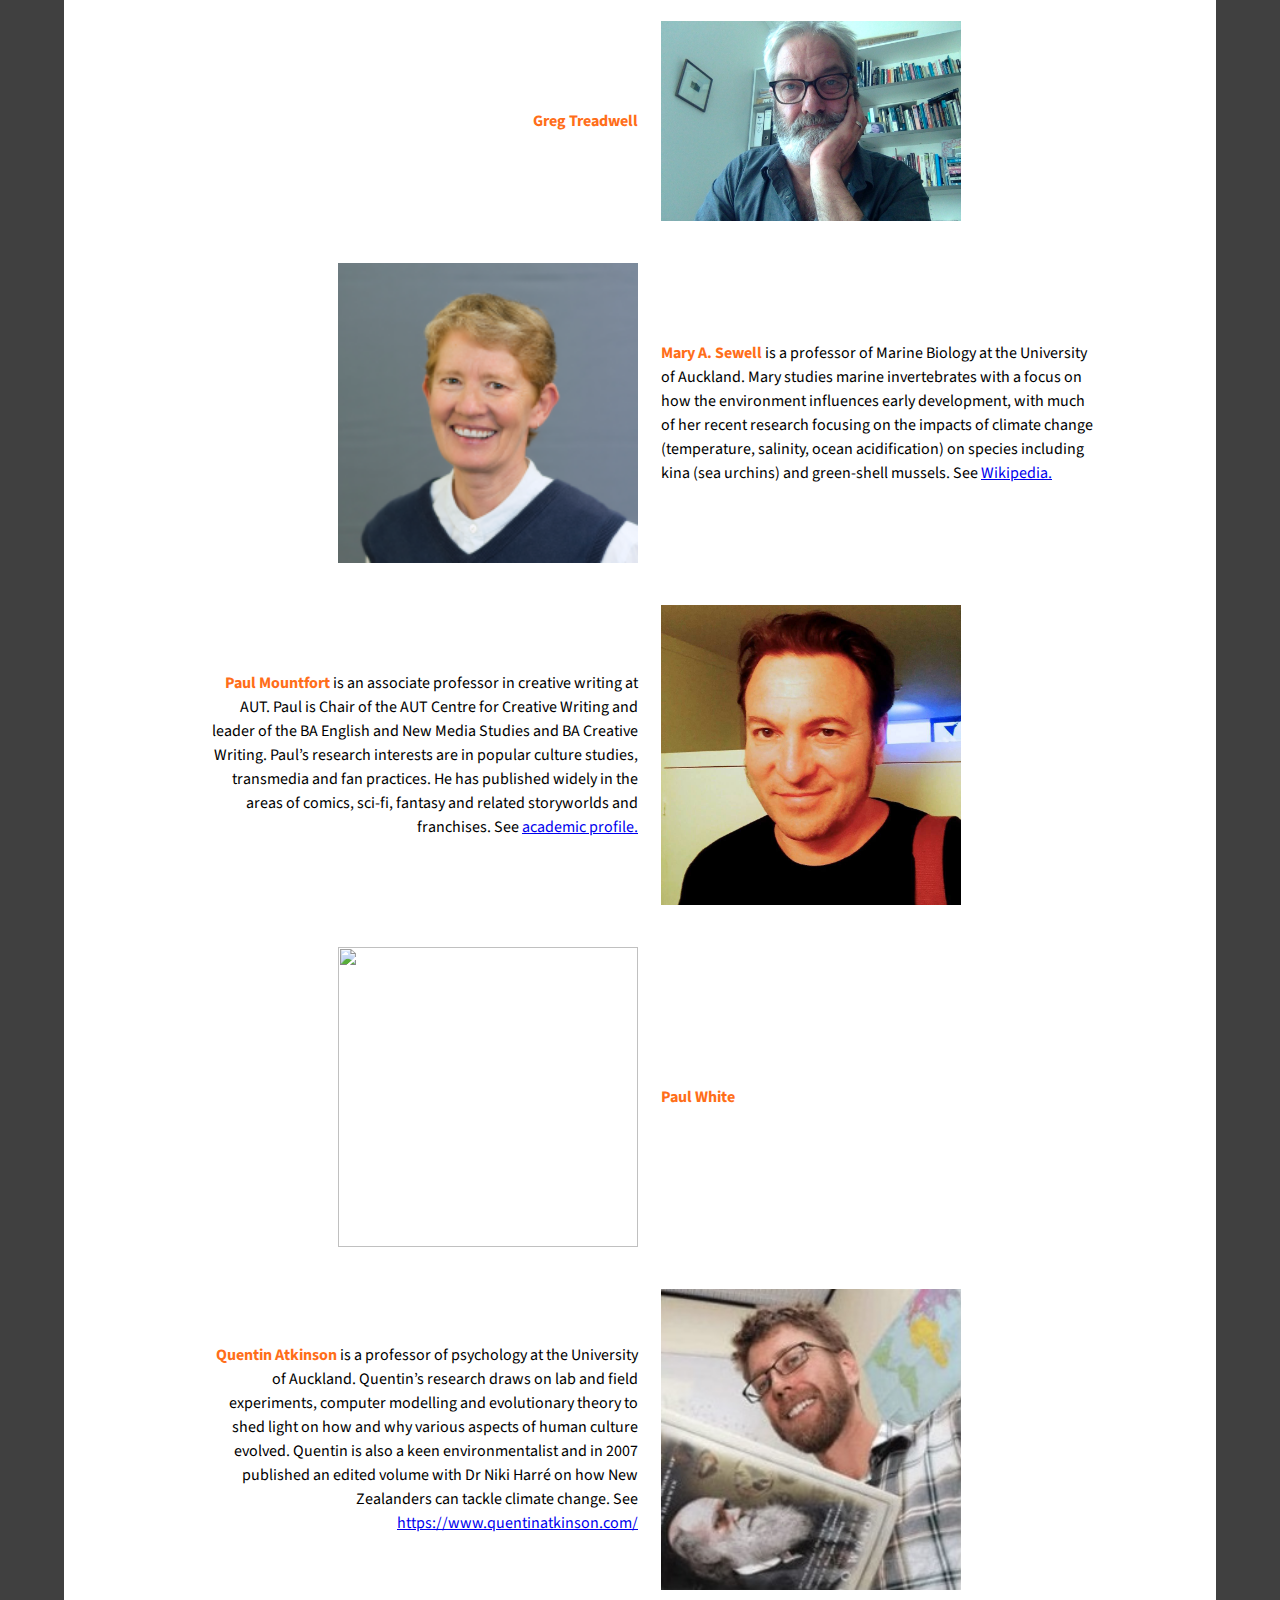
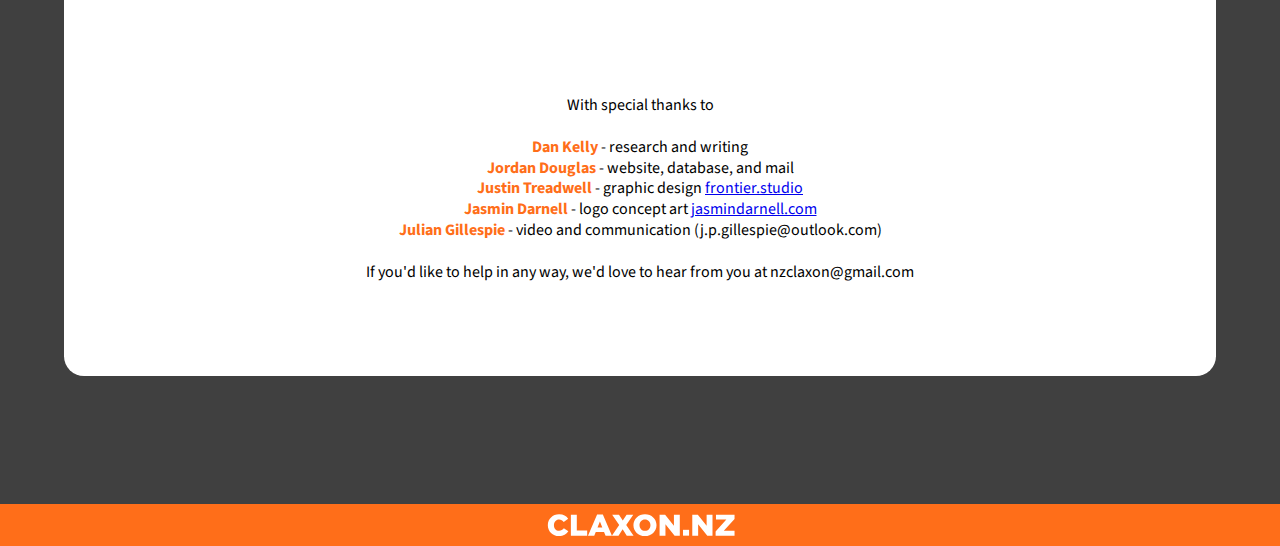
==== commit 082a3105: "Update index.html" ====
--- a/about/index.html
+++ b/about/index.html
@@ -205,7 +205,7 @@
 										
 										<td>
 											<span class="contactname">Paul Mountfort</span>
-											is Chair of the AUT Centre for Creative Writing and leader of the BA English and New Media Studies and BA Creative Writing.
+											is an associate professor in creative writing at AUT. Paul is Chair of the AUT Centre for Creative Writing and leader of the BA English and New Media Studies and BA Creative Writing.
 											Paul’s research interests are in popular culture studies, transmedia and fan practices. He has published widely in the areas of comics, 
 											sci-fi, fantasy and related storyworlds and franchises. See <a target="_blank" href="https://www.aut.ac.nz/profiles?id=pmountfo&asset=270122">academic profile.</a>
 										</td>
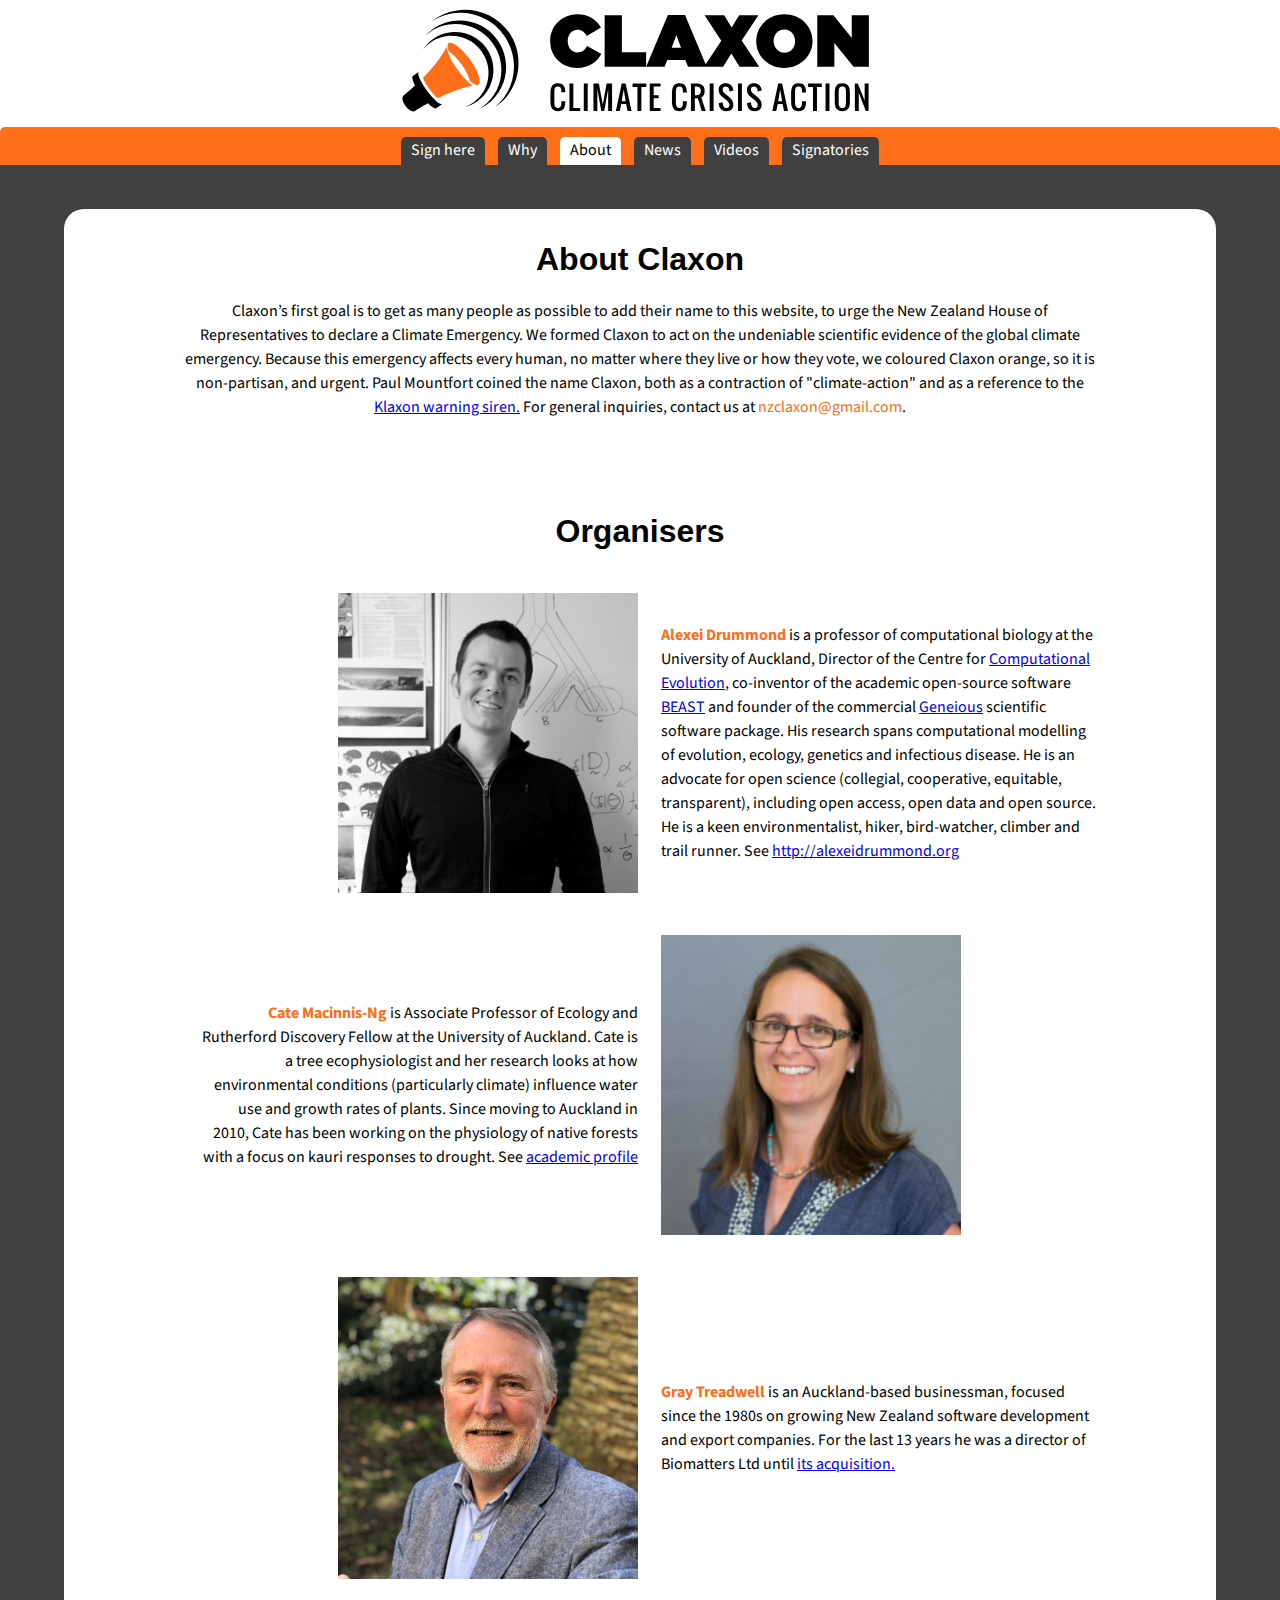
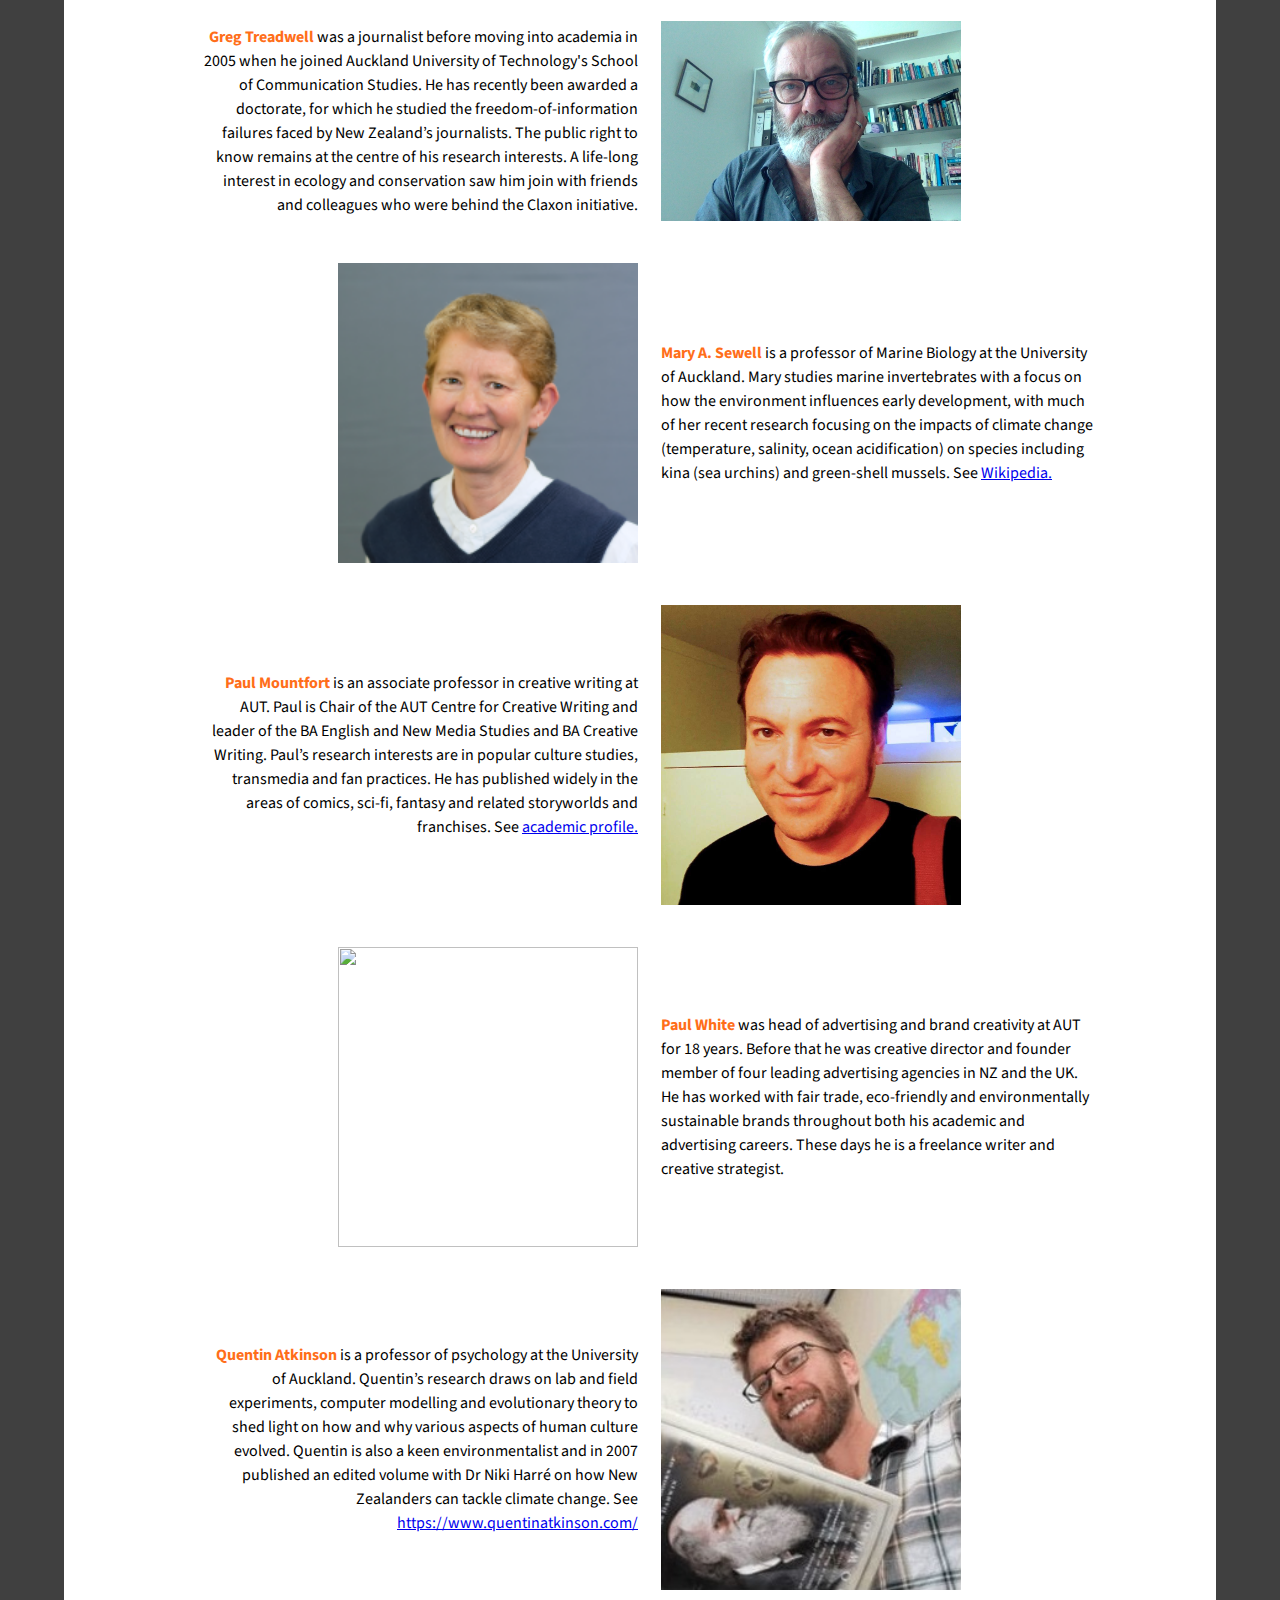
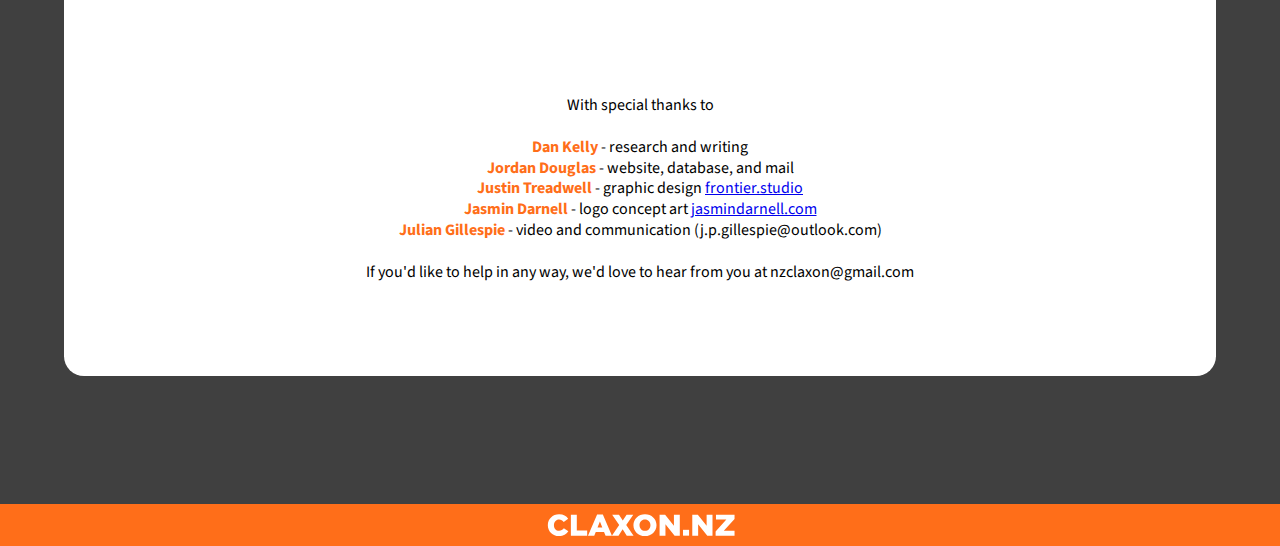
==== commit 09e57c91: "Update index.html" ====
--- a/about/index.html
+++ b/about/index.html
@@ -175,7 +175,11 @@
 								
 										
 										<td>
-											<span class="contactname">Greg Treadwell</span>
+											<span class="contactname">Greg Treadwell</span> was a journalist before moving into academia in 2005 when he 
+											joined Auckland University of Technology's School of Communication Studies. He has recently been awarded a 
+											doctorate, for which he studied the freedom-of-information failures faced by New Zealand’s journalists. 
+											The public right to know remains at the centre of his research interests. A life-long interest in ecology and 
+											conservation saw him join with friends and colleagues who were behind the Claxon initiative.
 											
 										</td>
 										<td><img class="personface right" src="faces/Greg.jpg"></td>
@@ -219,7 +223,12 @@
 								
 										<td><img class="personface" src="faces/PaulW.jpg"></td>
 										<td>
-											<span class="contactname">Paul White</span>
+											<span class="contactname">Paul White</span> was head of advertising and brand creativity at AUT for 18 years.
+											Before that he was creative director and founder member of four leading
+											advertising agencies in NZ and the UK. He has worked with fair trade, eco-friendly and environmentally 
+											sustainable brands throughout both his academic
+											and advertising careers. These days he is a freelance writer and creative
+											strategist.
 											
 										</td>
 										
